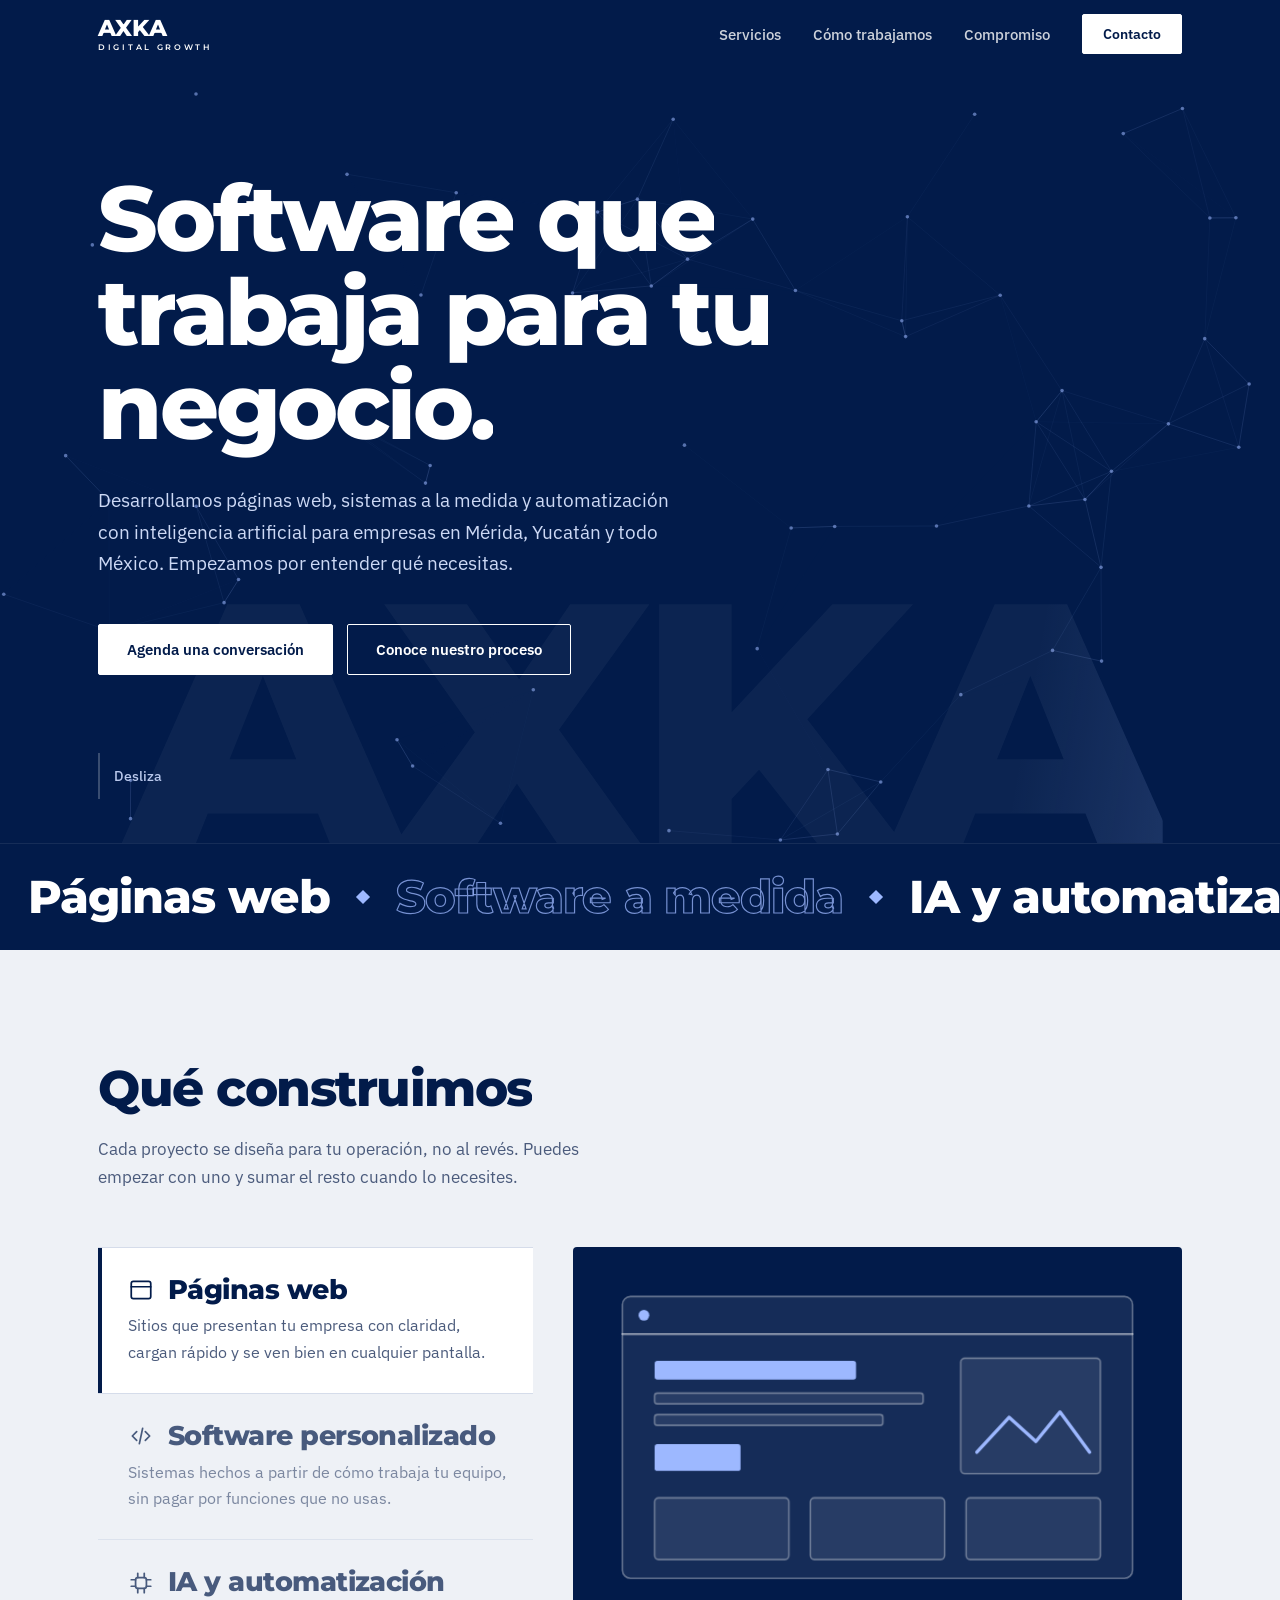
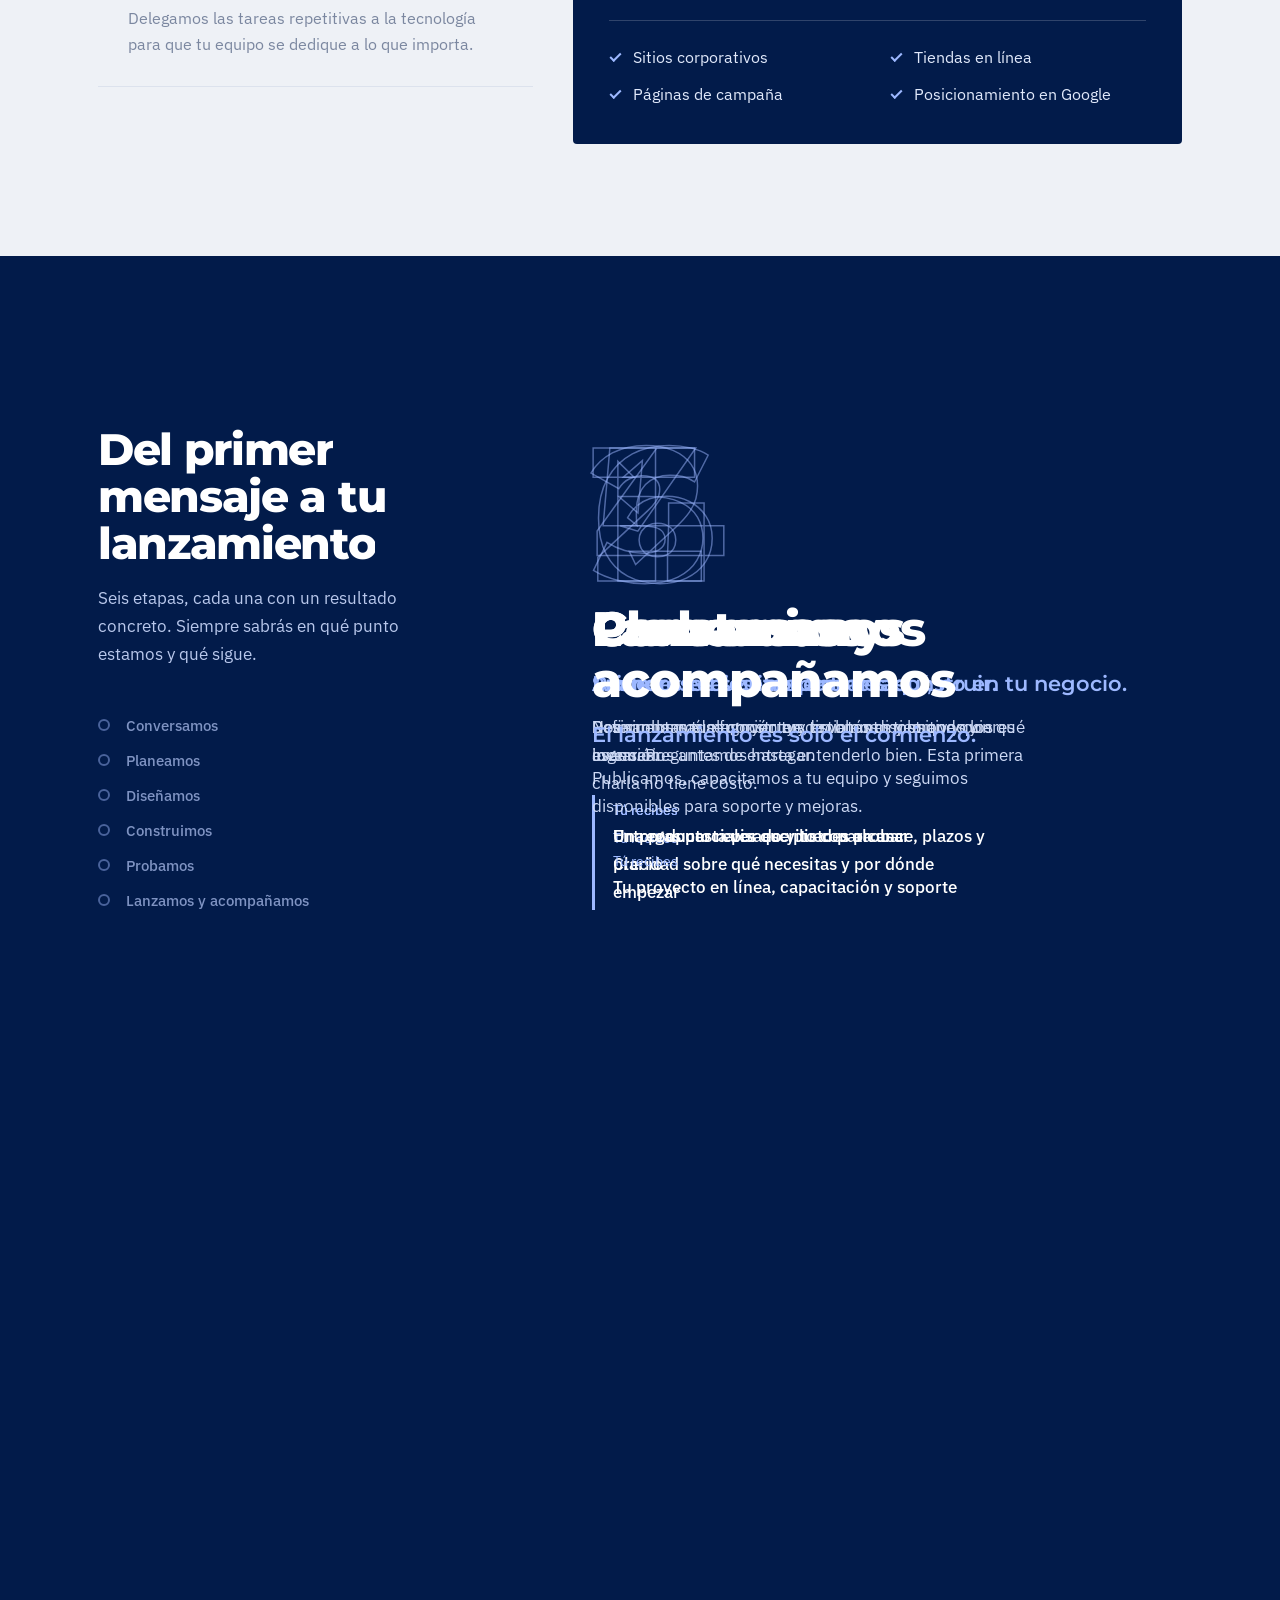
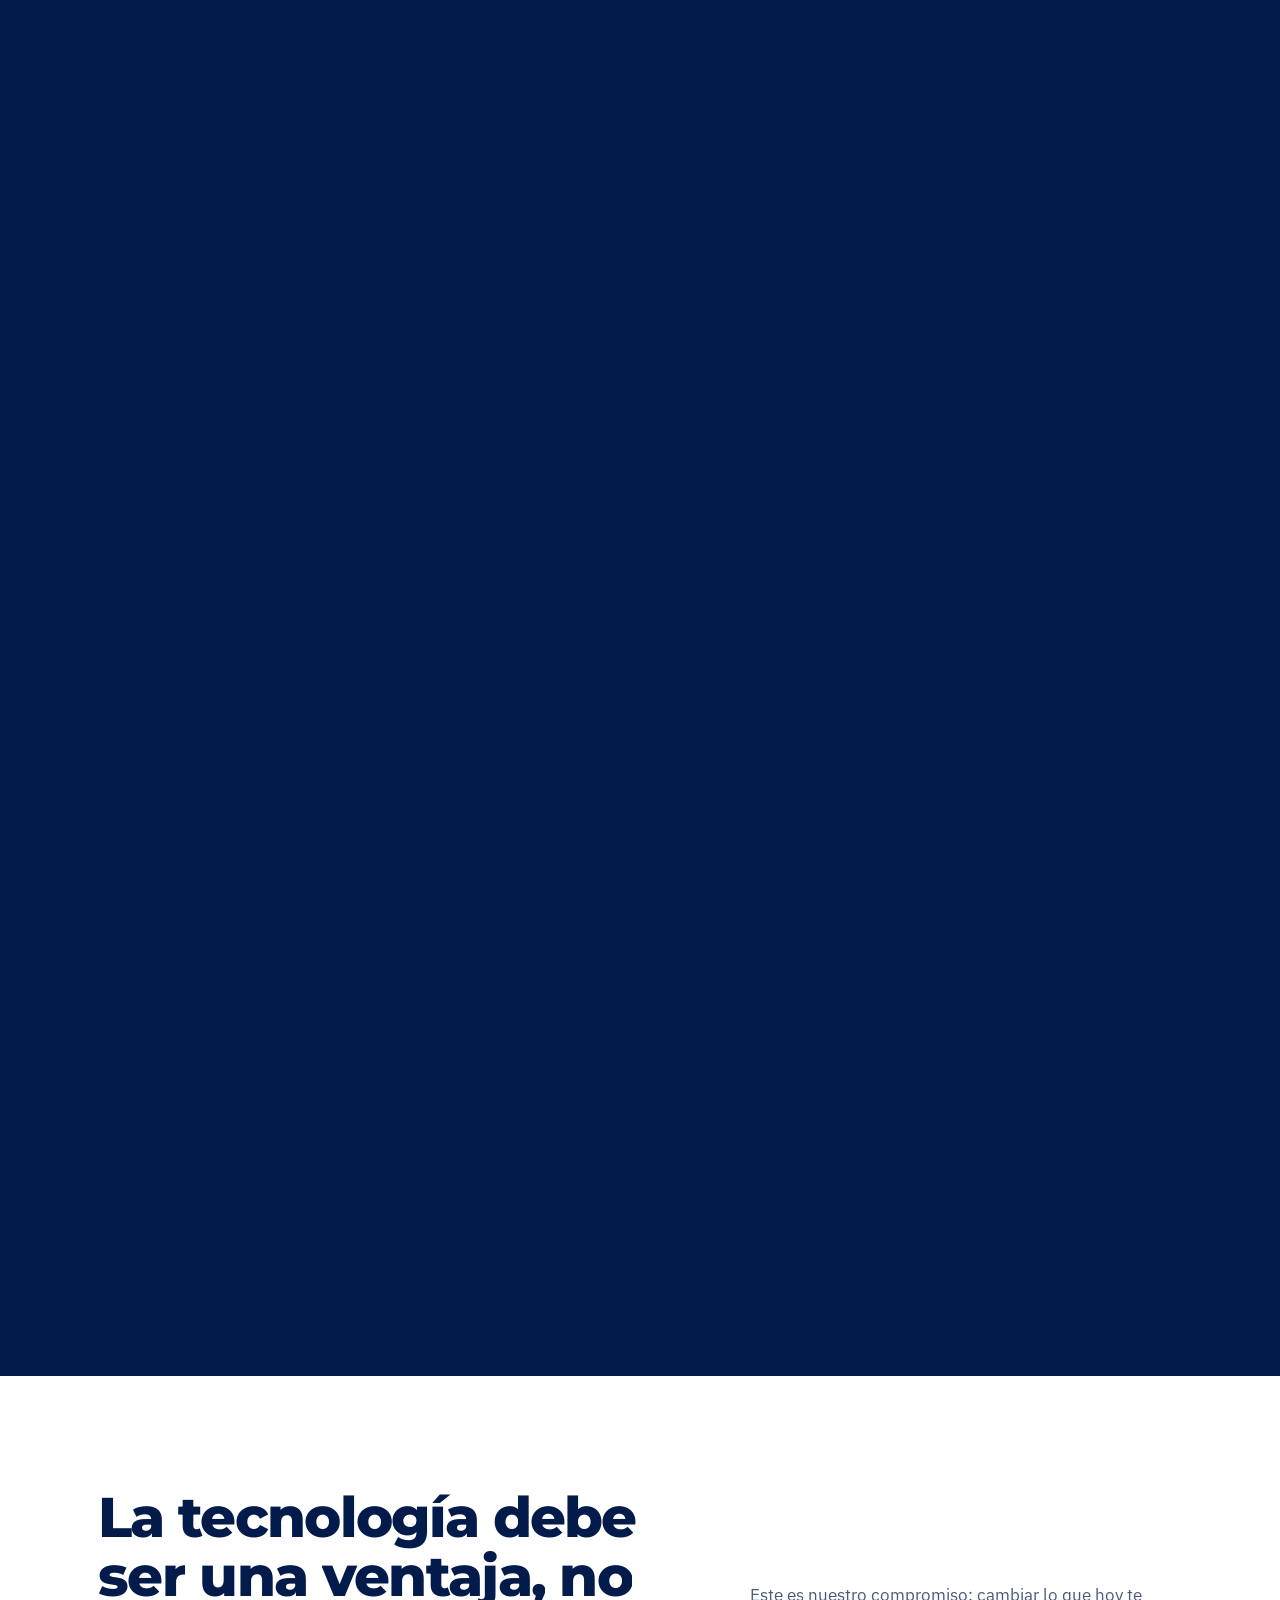
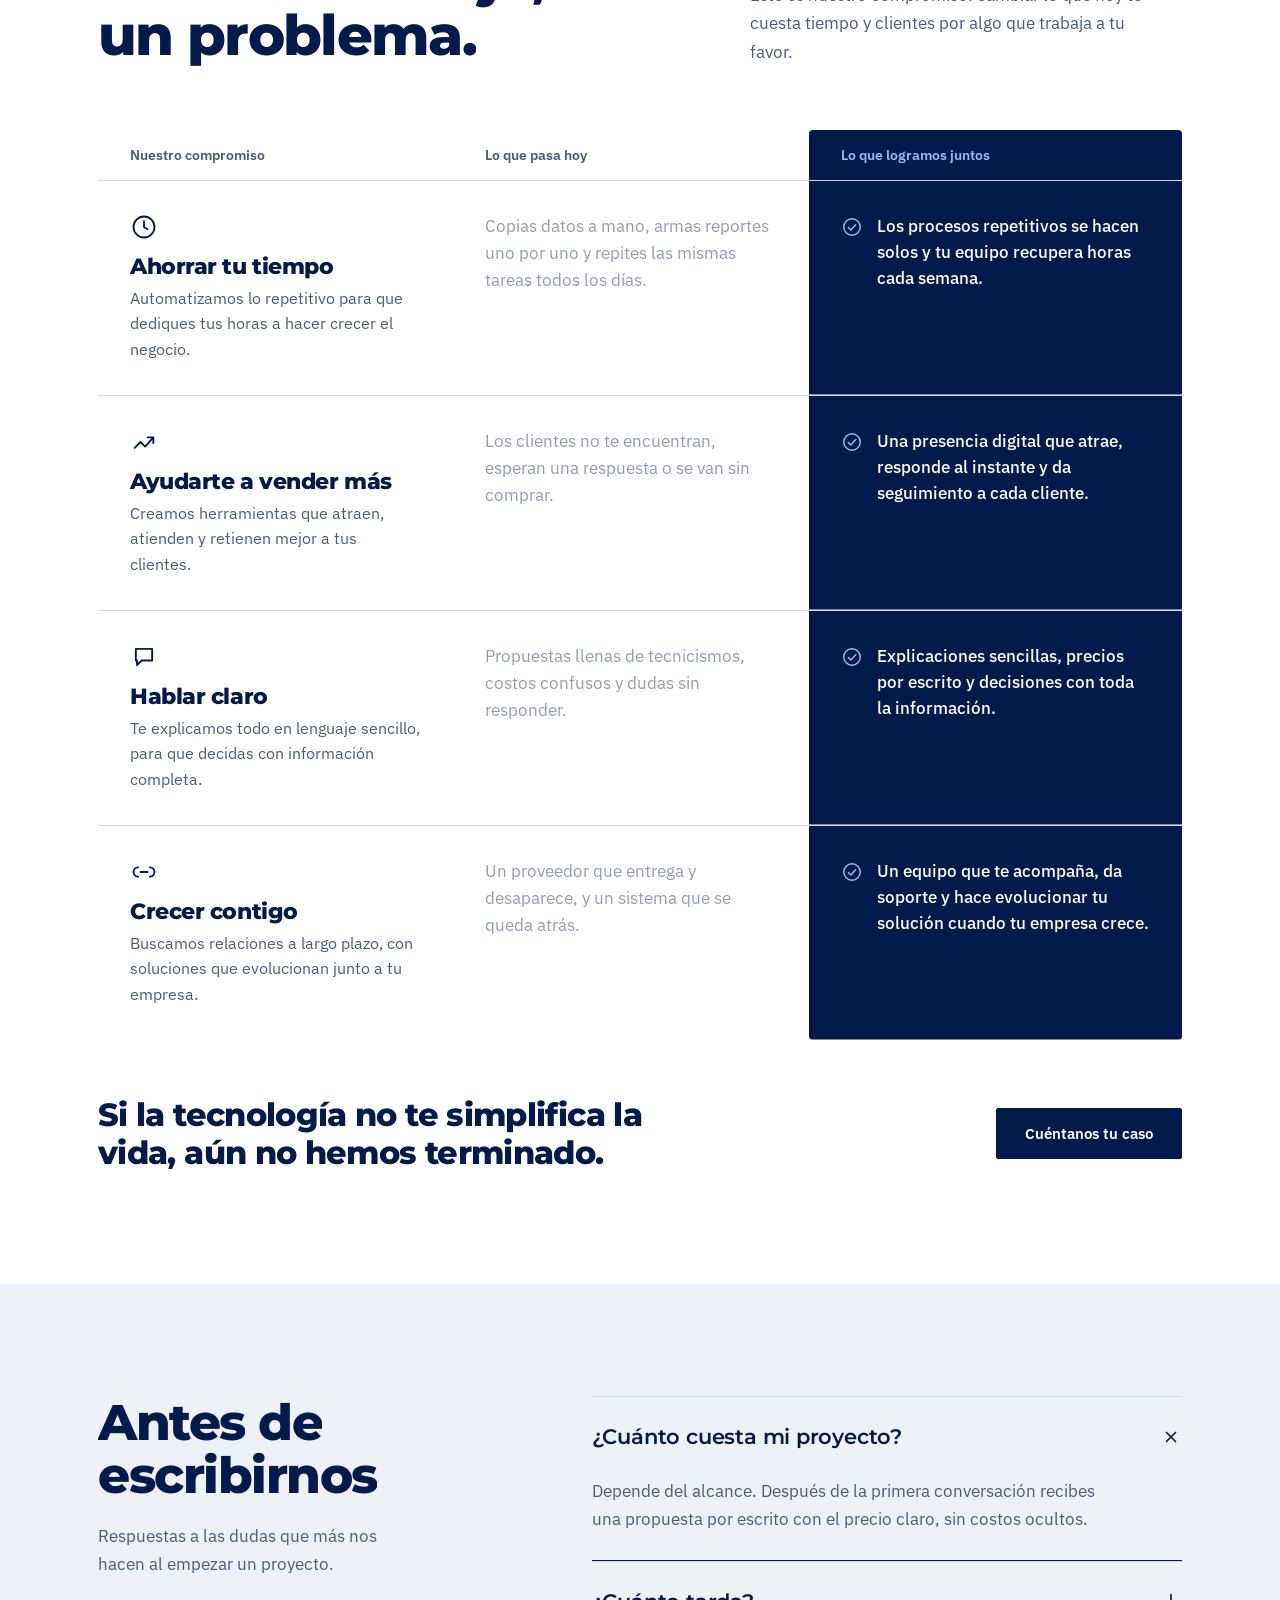
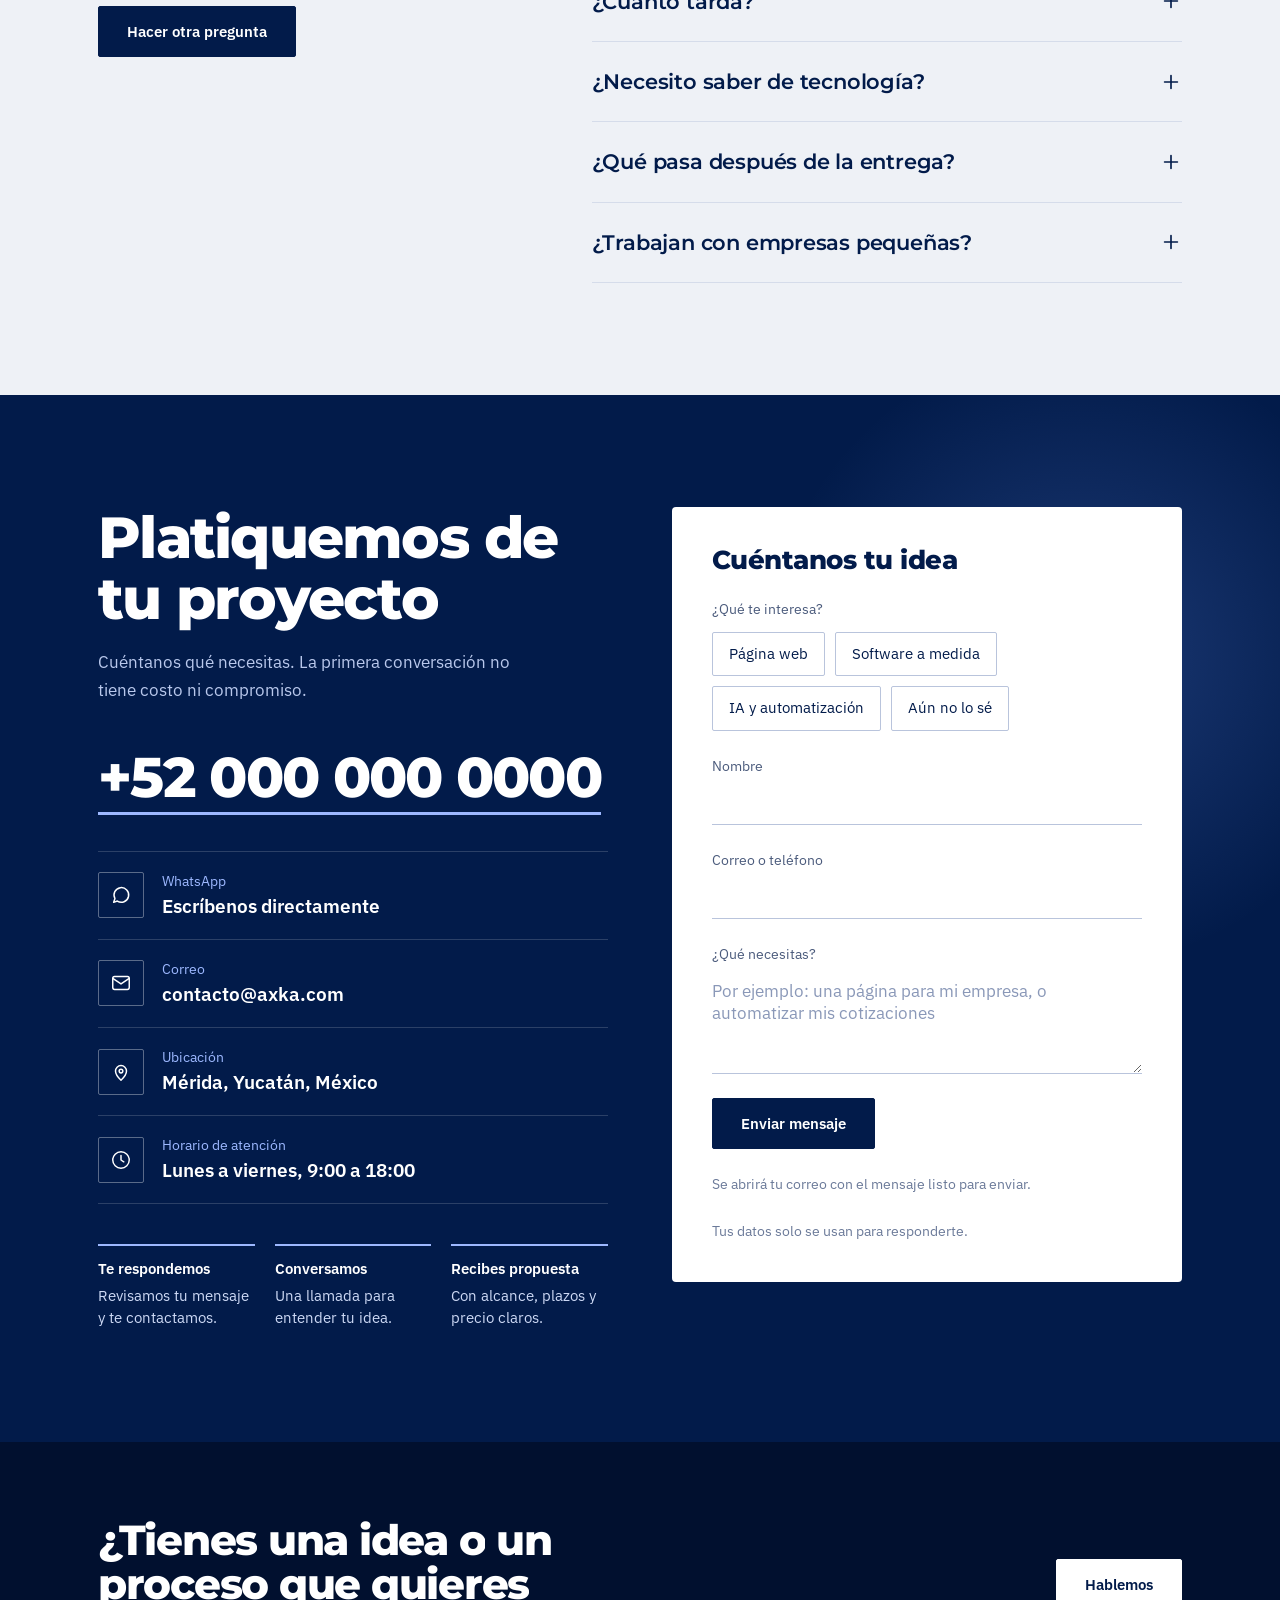
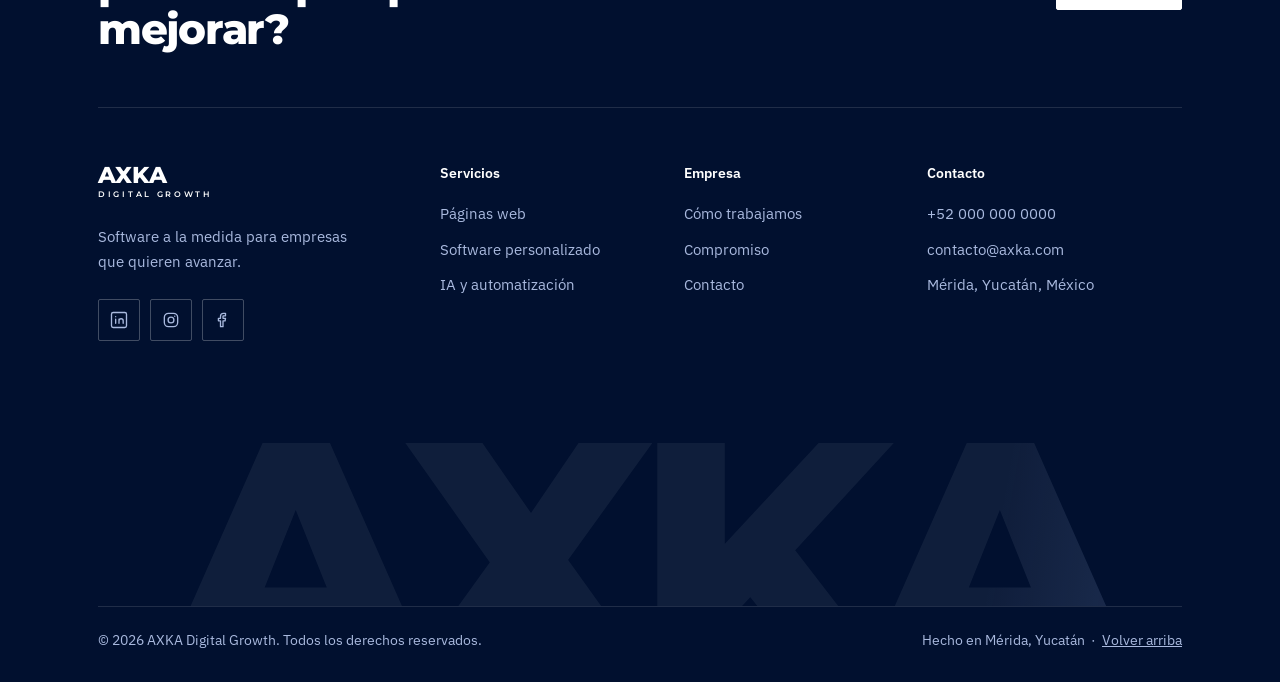
==== index.html @ c490b586 "Add initial SEO and PWA support with robots.txt, site.webmanifest, and sitemap.xml - Created robots." ====
<!DOCTYPE html>
<html lang="es-MX">
<head>
  <meta charset="utf-8">
  <meta name="viewport" content="width=device-width, initial-scale=1, viewport-fit=cover">

  <!-- ================= SEO =================
       Dominio: https://axka.com  (si cambia, reemplázalo en este archivo,
       robots.txt, sitemap.xml y site.webmanifest) -->
  <title>Páginas web, software a medida e IA en Mérida | AXKA</title>
  <meta name="description" content="Agencia de desarrollo en Mérida, Yucatán: páginas web, software a medida y automatización con inteligencia artificial para empresas. Primera asesoría sin costo.">
  <link rel="canonical" href="https://axka.com/">
  <meta name="robots" content="index, follow, max-image-preview:large, max-snippet:-1, max-video-preview:-1">
  <meta name="author" content="AXKA Digital Growth">
  <meta name="theme-color" content="#021b4a">
  <link rel="alternate" hreflang="es-MX" href="https://axka.com/">
  <link rel="alternate" hreflang="x-default" href="https://axka.com/">

  <!-- SEO local -->
  <meta name="geo.region" content="MX-YUC">
  <meta name="geo.placename" content="Mérida, Yucatán">
  <meta name="geo.position" content="20.9674;-89.5926">
  <meta name="ICBM" content="20.9674, -89.5926">

  <!-- Activa el loader antes de pintar (se omite con "reducir movimiento") -->
  <script>
    (function () {
      // true = la pantalla de carga se ve solo la primera vez en cada visita
      var ONCE_PER_SESSION = false;

      if (matchMedia("(prefers-reduced-motion: reduce)").matches) return;
      if (ONCE_PER_SESSION) {
        try {
          if (sessionStorage.getItem("axka-intro")) return;
          sessionStorage.setItem("axka-intro", "1");
        } catch (e) {}
      }

      var root = document.documentElement;
      root.classList.add("has-loader", "is-loading");
      // Seguridad: si el JS del loader fallara, la página no se queda bloqueada
      setTimeout(function () {
        root.classList.remove("has-loader", "is-loading");
      }, 15000);
    })();
  </script>

  <!-- Open Graph (vista previa en WhatsApp, Facebook, LinkedIn…) -->
  <meta property="og:type" content="website">
  <meta property="og:site_name" content="AXKA Digital Growth">
  <meta property="og:url" content="https://axka.com/">
  <meta property="og:title" content="Páginas web, software a medida e IA en Mérida | AXKA">
  <meta property="og:description" content="Desarrollamos páginas web, software a medida y automatización con IA para empresas. Primera asesoría sin costo.">
  <meta property="og:image" content="https://axka.com/assets/img/og-image.png">
  <meta property="og:image:width" content="1200">
  <meta property="og:image:height" content="630">
  <meta property="og:image:alt" content="AXKA Digital Growth — Software que trabaja para tu negocio">
  <meta property="og:locale" content="es_MX">

  <!-- Twitter / X -->
  <meta name="twitter:card" content="summary_large_image">
  <meta name="twitter:title" content="Páginas web, software a medida e IA en Mérida | AXKA">
  <meta name="twitter:description" content="Desarrollamos páginas web, software a medida y automatización con IA para empresas. Primera asesoría sin costo.">
  <meta name="twitter:image" content="https://axka.com/assets/img/og-image.png">
  <meta name="twitter:image:alt" content="AXKA Digital Growth — Software que trabaja para tu negocio">

  <!-- Íconos y manifiesto -->
  <link rel="icon" href="assets/img/favicon.svg" type="image/svg+xml">
  <link rel="icon" href="assets/img/favicon-32.png" sizes="32x32" type="image/png">
  <link rel="apple-touch-icon" href="assets/img/apple-touch-icon.png">
  <link rel="manifest" href="site.webmanifest">

  <!-- Datos estructurados (Google entiende quién eres, dónde estás y qué ofreces) -->
  <script type="application/ld+json">
  {
    "@context": "https://schema.org",
    "@graph": [
      {
        "@type": ["ProfessionalService", "LocalBusiness"],
        "@id": "https://axka.com/#negocio",
        "name": "AXKA Digital Growth",
        "url": "https://axka.com/",
        "logo": "https://axka.com/assets/img/icon-512.png",
        "image": "https://axka.com/assets/img/og-image.png",
        "description": "Agencia de desarrollo en Mérida, Yucatán: páginas web, software a medida y automatización con inteligencia artificial para empresas.",
        "email": "contacto@axka.com",
        "priceRange": "$$",
        "address": {
          "@type": "PostalAddress",
          "addressLocality": "Mérida",
          "addressRegion": "Yucatán",
          "addressCountry": "MX"
        },
        "geo": {
          "@type": "GeoCoordinates",
          "latitude": 20.9674,
          "longitude": -89.5926
        },
        "areaServed": [
          { "@type": "City", "name": "Mérida" },
          { "@type": "State", "name": "Yucatán" },
          { "@type": "Country", "name": "México" }
        ],
        "openingHoursSpecification": [{
          "@type": "OpeningHoursSpecification",
          "dayOfWeek": ["Monday", "Tuesday", "Wednesday", "Thursday", "Friday"],
          "opens": "09:00",
          "closes": "18:00"
        }],
        "knowsLanguage": "es",
        "hasOfferCatalog": {
          "@type": "OfferCatalog",
          "name": "Servicios",
          "itemListElement": [
            {
              "@type": "Offer",
              "itemOffered": {
                "@type": "Service",
                "name": "Desarrollo de páginas web",
                "description": "Sitios corporativos, tiendas en línea, páginas de campaña y posicionamiento en Google."
              }
            },
            {
              "@type": "Offer",
              "itemOffered": {
                "@type": "Service",
                "name": "Software a medida",
                "description": "Plataformas de gestión, paneles de control, aplicaciones web y móviles, e integración con tus herramientas."
              }
            },
            {
              "@type": "Offer",
              "itemOffered": {
                "@type": "Service",
                "name": "Inteligencia artificial y automatización",
                "description": "Asistentes para clientes, reportes automáticos, flujos entre sistemas y análisis de datos."
              }
            }
          ]
        }
      },
      {
        "@type": "WebSite",
        "@id": "https://axka.com/#sitio",
        "url": "https://axka.com/",
        "name": "AXKA Digital Growth",
        "inLanguage": "es-MX",
        "publisher": { "@id": "https://axka.com/#negocio" }
      },
      {
        "@type": "WebPage",
        "@id": "https://axka.com/#pagina",
        "url": "https://axka.com/",
        "name": "Páginas web, software a medida e IA en Mérida | AXKA",
        "isPartOf": { "@id": "https://axka.com/#sitio" },
        "about": { "@id": "https://axka.com/#negocio" },
        "inLanguage": "es-MX"
      },
      {
        "@type": "FAQPage",
        "@id": "https://axka.com/#faq",
        "mainEntity": [
          {
            "@type": "Question",
            "name": "¿Cuánto cuesta mi proyecto?",
            "acceptedAnswer": { "@type": "Answer", "text": "Depende del alcance. Después de la primera conversación recibes una propuesta por escrito con el precio claro, sin costos ocultos." }
          },
          {
            "@type": "Question",
            "name": "¿Cuánto tarda?",
            "acceptedAnswer": { "@type": "Answer", "text": "Una página web puede estar lista en pocas semanas y un sistema a medida toma más tiempo. En la propuesta te damos fechas concretas para cada etapa." }
          },
          {
            "@type": "Question",
            "name": "¿Necesito saber de tecnología?",
            "acceptedAnswer": { "@type": "Answer", "text": "No. Tú nos cuentas qué necesitas con tus propias palabras. Nosotros nos encargamos de lo técnico y te explicamos todo de forma sencilla." }
          },
          {
            "@type": "Question",
            "name": "¿Qué pasa después de la entrega?",
            "acceptedAnswer": { "@type": "Answer", "text": "Capacitamos a tu equipo y seguimos disponibles para soporte y mejoras. No desaparecemos cuando termina el proyecto." }
          },
          {
            "@type": "Question",
            "name": "¿Trabajan con empresas pequeñas?",
            "acceptedAnswer": { "@type": "Answer", "text": "Sí. Cada proyecto se ajusta al tamaño y la operación de tu negocio, y puedes empezar por una parte e ir creciendo." }
          }
        ]
      }
    ]
  }
  </script>

  <!-- Fuentes -->
  <link rel="preconnect" href="https://fonts.googleapis.com">
  <link rel="preconnect" href="https://fonts.gstatic.com" crossorigin>
  <link href="https://fonts.googleapis.com/css2?family=IBM+Plex+Sans:wght@400;500;600&family=Montserrat:wght@500;600;800&display=swap" rel="stylesheet">

  <!-- Estilos -->
  <link rel="stylesheet" href="assets/css/base.css">
  <link rel="stylesheet" href="assets/css/layout.css">
  <link rel="stylesheet" href="assets/css/sections/hero.css">
  <link rel="stylesheet" href="assets/css/sections/services.css">
  <link rel="stylesheet" href="assets/css/sections/process.css">
  <link rel="stylesheet" href="assets/css/sections/commitment.css">
  <link rel="stylesheet" href="assets/css/sections/faq.css">
  <link rel="stylesheet" href="assets/css/sections/contact.css">
  <link rel="stylesheet" href="assets/css/reveal.css">
  <link rel="stylesheet" href="assets/css/effects.css">
  <link rel="stylesheet" href="assets/css/loader.css">

  <!-- Scripts (defer: se ejecutan cuando el HTML ya está listo) -->
  <script src="assets/js/loader.js" defer></script>
  <script src="assets/js/header.js" defer></script>
  <script src="assets/js/split-headings.js" defer></script>
  <script src="assets/js/pointer-effects.js" defer></script>
  <script src="assets/js/hero-network.js" defer></script>
  <script src="assets/js/services-tabs.js" defer></script>
  <script src="assets/js/process-scroll.js" defer></script>
  <script src="assets/js/commitment.js" defer></script>
  <script src="assets/js/faq.js" defer></script>
  <script src="assets/js/reveal.js" defer></script>
  <script src="assets/js/contact-form.js" defer></script>
</head>
<body>

  <!-- ================= LOADER =================
       Pantalla de carga: el logo se dibuja trazo a trazo y se rellena
       mientras la página carga; se va en cuanto está lista.
       Ver assets/js/loader.js. Contornos: Montserrat 800/600 (SIL OFL). -->
  <div class="loader" id="loader" role="status" aria-live="polite">
    <span class="loader-sr">Cargando AXKA Digital Growth…</span>
      <svg class="loader-logo" viewBox="-53.153 -1.2 106.307 28.424" aria-hidden="true">
        <g class="loader-logo-group">
          <!-- 1) Contornos que se dibujan -->
          <g class="loader-outline" fill="none" stroke-linecap="round" stroke-linejoin="round">
            <path id="axl-g0" class="loader-w" data-delay="0" stroke-width=".3" d="M-35.864 16.1H-31.215L-29.958 12.966H-23.135L-21.878 16.1H-17.151L-24.268 -0H-28.754ZM-24.479 9.612H-28.614L-26.546 4.456L-24.479 9.612Z"/><!-- A -->
            <path id="axl-g1" class="loader-w" data-delay="50" stroke-width=".3" d="M-17.281 16.1H-12.079L-8.8 11.116L-5.447 16.1H-0.222L-6.198 7.778L-0.589 -0H-5.503L-8.669 4.655L-11.9 -0H-17.032L-11.408 7.936Z"/><!-- X -->
            <path id="axl-g2" class="loader-w" data-delay="100" stroke-width=".3" d="M1.566 16.1H6.06V12.073L7.756 10.259L12.374 16.1H17.661L10.747 7.132L17.304 -0H12.299L6.06 6.703V-0H1.566Z"/><!-- K -->
            <path id="axl-g3" class="loader-w" data-delay="150" stroke-width=".3" d="M17.151 16.1H21.8L23.057 12.966H29.88L31.137 16.1H35.864L28.747 -0H24.261ZM28.536 9.612H24.401L26.469 4.456L28.536 9.612Z"/><!-- A -->
            <path id="axl-g4" class="loader-t" data-delay="60" stroke-width=".18" d="M-51.953 25.95H-49.66Q-48.808 25.95 -48.164 25.621Q-47.519 25.293 -47.157 24.704Q-46.795 24.115 -46.795 23.325Q-46.795 22.534 -47.157 21.945Q-47.519 21.357 -48.164 21.029Q-48.808 20.7 -49.66 20.7H-51.953ZM-50.98 25.125V21.525H-49.709Q-49.118 21.525 -48.687 21.749Q-48.255 21.973 -48.016 22.375Q-47.777 22.776 -47.777 23.325Q-47.777 23.866 -48.016 24.271Q-48.255 24.677 -48.687 24.901Q-49.118 25.125 -49.709 25.125Z"/><!-- D -->
            <path id="axl-g5" class="loader-t" data-delay="72" stroke-width=".18" d="M-43.058 25.95H-42.085V20.7H-43.058Z"/><!-- I -->
            <path id="axl-g6" class="loader-t" data-delay="83" stroke-width=".18" d="M-35.518 26.024Q-34.96 26.024 -34.416 25.855Q-33.873 25.686 -33.465 25.357V23.267H-34.382V24.898Q-34.543 24.992 -34.71 25.049Q-35.073 25.173 -35.465 25.173Q-35.88 25.173 -36.227 25.037Q-36.573 24.901 -36.829 24.65Q-37.086 24.399 -37.225 24.06Q-37.364 23.722 -37.364 23.325Q-37.364 22.92 -37.225 22.582Q-37.086 22.244 -36.829 21.996Q-36.573 21.748 -36.222 21.613Q-35.872 21.477 -35.455 21.477Q-35.031 21.477 -34.674 21.623Q-34.316 21.77 -34.01 22.081L-33.394 21.481Q-33.765 21.059 -34.301 20.842Q-34.837 20.626 -35.5 20.626Q-36.12 20.626 -36.637 20.824Q-37.155 21.023 -37.539 21.387Q-37.924 21.752 -38.135 22.244Q-38.346 22.737 -38.346 23.325Q-38.346 23.913 -38.135 24.406Q-37.924 24.898 -37.543 25.263Q-37.162 25.627 -36.646 25.826Q-36.129 26.024 -35.518 26.024Z"/><!-- G -->
            <path id="axl-g7" class="loader-t" data-delay="95" stroke-width=".18" d="M-29.476 25.95H-28.502V20.7H-29.476Z"/><!-- I -->
            <path id="axl-g8" class="loader-t" data-delay="107" stroke-width=".18" d="M-23.322 25.95H-22.348V21.524H-20.608V20.7H-25.062V21.524H-23.322Z"/><!-- T -->
            <path id="axl-g9" class="loader-t" data-delay="118" stroke-width=".18" d="M-17.915 25.95H-16.911L-16.39 24.735H-13.766L-13.245 25.95H-12.225L-14.591 20.7H-15.554ZM-14.094 23.969H-16.062L-15.078 21.674L-14.094 23.969Z"/><!-- A -->
            <path id="axl-g10" class="loader-t" data-delay="130" stroke-width=".18" d="M-8.851 25.95H-5.135V25.126H-7.877V20.7H-8.851Z"/><!-- L -->
            <path id="axl-g11" class="loader-t" data-delay="142" stroke-width=".18" d="M5.56 26.024Q6.118 26.024 6.661 25.855Q7.204 25.686 7.612 25.357V23.267H6.695V24.898Q6.535 24.992 6.367 25.049Q6.004 25.173 5.613 25.173Q5.197 25.173 4.851 25.037Q4.504 24.901 4.248 24.65Q3.992 24.399 3.853 24.06Q3.714 23.722 3.714 23.325Q3.714 22.92 3.853 22.582Q3.992 22.244 4.248 21.996Q4.504 21.748 4.855 21.613Q5.206 21.477 5.622 21.477Q6.046 21.477 6.404 21.623Q6.761 21.77 7.067 22.081L7.684 21.481Q7.313 21.059 6.776 20.842Q6.24 20.626 5.578 20.626Q4.958 20.626 4.44 20.824Q3.923 21.023 3.538 21.387Q3.154 21.752 2.943 22.244Q2.732 22.737 2.732 23.325Q2.732 23.913 2.943 24.406Q3.154 24.898 3.535 25.263Q3.915 25.627 4.432 25.826Q4.949 26.024 5.56 26.024Z"/><!-- G -->
            <path id="axl-g12" class="loader-t" data-delay="153" stroke-width=".18" d="M11.602 25.95H12.575V24.421H13.757Q13.862 24.421 13.962 24.416L15.032 25.95H16.086L14.878 24.23Q14.916 24.215 14.953 24.198Q15.453 23.976 15.723 23.56Q15.993 23.144 15.993 22.569Q15.993 21.693 15.395 21.197Q14.798 20.7 13.747 20.7H11.602ZM12.575 23.615V21.523H13.716Q14.358 21.523 14.685 21.796Q15.011 22.068 15.011 22.569Q15.011 23.063 14.685 23.339Q14.358 23.615 13.716 23.615H12.575Z"/><!-- R -->
            <path id="axl-g13" class="loader-t" data-delay="165" stroke-width=".18" d="M22.238 26.024Q22.849 26.024 23.363 25.824Q23.878 25.623 24.258 25.26Q24.639 24.896 24.85 24.404Q25.062 23.911 25.062 23.325Q25.062 22.739 24.85 22.247Q24.639 21.754 24.258 21.39Q23.878 21.027 23.363 20.826Q22.849 20.626 22.236 20.626Q21.625 20.626 21.108 20.827Q20.591 21.029 20.209 21.395Q19.827 21.761 19.616 22.251Q19.404 22.741 19.404 23.325Q19.404 23.908 19.616 24.399Q19.827 24.89 20.208 25.255Q20.59 25.619 21.109 25.822Q21.628 26.024 22.238 26.024ZM22.236 25.173Q21.839 25.173 21.501 25.037Q21.163 24.902 20.913 24.65Q20.663 24.398 20.525 24.061Q20.386 23.724 20.386 23.323Q20.386 22.922 20.525 22.587Q20.664 22.252 20.914 22.001Q21.165 21.751 21.502 21.614Q21.839 21.477 22.236 21.477Q22.634 21.477 22.97 21.614Q23.305 21.751 23.554 22.001Q23.803 22.25 23.942 22.585Q24.08 22.92 24.08 23.323Q24.08 23.727 23.941 24.064Q23.802 24.401 23.553 24.65Q23.304 24.9 22.969 25.036Q22.634 25.173 22.236 25.173Z"/><!-- O -->
            <path id="axl-g14" class="loader-t" data-delay="177" stroke-width=".18" d="M30.035 25.95H31.077L32.394 22.074L33.692 25.95H34.728L36.467 20.7H35.538L34.195 24.715L32.871 20.7H31.969L30.609 24.692L29.303 20.7H28.297Z"/><!-- W -->
            <path id="axl-g15" class="loader-t" data-delay="188" stroke-width=".18" d="M41.141 25.95H42.114V21.524H43.854V20.7H39.401V21.524H41.141Z"/><!-- T -->
            <path id="axl-g16" class="loader-t" data-delay="200" stroke-width=".18" d="M50.98 25.95H51.953V20.7H50.98V22.867H48.268V20.7H47.294V25.95H48.268V23.702H50.98Z"/><!-- H -->
          </g>
          <!-- 2) Relleno (mismos contornos) -->
          <g class="loader-fill" opacity="0">
            <use href="#axl-g0" class="loader-word"/>
            <use href="#axl-g1" class="loader-word"/>
            <use href="#axl-g2" class="loader-word"/>
            <use href="#axl-g3" class="loader-word"/>
            <use href="#axl-g4" class="loader-tagline"/>
            <use href="#axl-g5" class="loader-tagline"/>
            <use href="#axl-g6" class="loader-tagline"/>
            <use href="#axl-g7" class="loader-tagline"/>
            <use href="#axl-g8" class="loader-tagline"/>
            <use href="#axl-g9" class="loader-tagline"/>
            <use href="#axl-g10" class="loader-tagline"/>
            <use href="#axl-g11" class="loader-tagline"/>
            <use href="#axl-g12" class="loader-tagline"/>
            <use href="#axl-g13" class="loader-tagline"/>
            <use href="#axl-g14" class="loader-tagline"/>
            <use href="#axl-g15" class="loader-tagline"/>
            <use href="#axl-g16" class="loader-tagline"/>
          </g>
        </g>
      </svg>
  </div>

  <!-- ================= HEADER ================= -->
  <header>
    <div class="wrap bar">
      <a class="logo" href="#inicio" aria-label="AXKA Digital Growth, inicio">AXKA<small>DIGITAL GROWTH</small></a>
      <nav aria-label="Principal">
        <a href="#servicios">Servicios</a>
        <a href="#proceso">Cómo trabajamos</a>
        <a href="#compromiso">Compromiso</a>
        <a class="btn light" href="#contacto">Contacto</a>
      </nav>
    </div>
    <div class="progress" aria-hidden="true"></div>
  </header>

  <main>

    <!-- ================= HERO ================= -->
    <section class="hero" id="inicio">
      <canvas id="hero-network" aria-hidden="true"></canvas>
      <a class="cue" href="#servicios" aria-label="Bajar a servicios"><i></i>Desliza</a>

      <div class="wrap">
        <h1>
          <span class="w"><span style="--i:0">Software</span></span>
          <span class="w"><span style="--i:1">que</span></span>
          <span class="w"><span style="--i:2">trabaja</span></span>
          <span class="w"><span style="--i:3">para</span></span>
          <span class="w"><span style="--i:4">tu</span></span>
          <span class="w"><span style="--i:5">negocio.</span></span>
        </h1>
        <p>Desarrollamos páginas web, sistemas a la medida y automatización con inteligencia artificial para empresas en Mérida, Yucatán y todo México. Empezamos por entender qué necesitas.</p>
        <div class="cta">
          <a class="btn light" href="#contacto">Agenda una conversación</a>
          <a class="btn line" href="#proceso">Conoce nuestro proceso</a>
        </div>
      </div>
    </section>

    <!-- ================= FRANJA DE SERVICIOS =================
         Decorativa: el contenido va duplicado para que el bucle no tenga cortes -->
    <div class="band" aria-hidden="true">
      <div class="band-track">
        <div class="band-group">
          <span>Páginas web</span><i></i>
          <span>Software a medida</span><i></i>
          <span>IA y automatización</span><i></i>
          <span>Tiendas en línea</span><i></i>
          <span>Paneles de control</span><i></i>
          <span>Asistentes para clientes</span><i></i>
        </div>
        <div class="band-group">
          <span>Páginas web</span><i></i>
          <span>Software a medida</span><i></i>
          <span>IA y automatización</span><i></i>
          <span>Tiendas en línea</span><i></i>
          <span>Paneles de control</span><i></i>
          <span>Asistentes para clientes</span><i></i>
        </div>
      </div>
    </div>

    <!-- ================= SERVICIOS ================= -->
    <section class="soft" id="servicios">
      <div class="wrap">
        <div class="head">
          <h2>Qué construimos</h2>
          <p class="muted">Cada proyecto se diseña para tu operación, no al revés. Puedes empezar con uno y sumar el resto cuando lo necesites.</p>
        </div>

        <div class="svc" id="svc">
          <!-- Pestañas -->
          <div class="tabs" role="tablist">
            <button type="button" class="tab" role="tab" id="tab-web" aria-controls="panel-web">
              <h3>
                <svg viewBox="0 0 24 24" aria-hidden="true"><rect x="3" y="4" width="18" height="16" rx="2"/><path d="M3 9h18"/></svg>
                Páginas web
              </h3>
              <p>Sitios que presentan tu empresa con claridad, cargan rápido y se ven bien en cualquier pantalla.</p>
            </button>
            <button type="button" class="tab" role="tab" id="tab-software" aria-controls="panel-software">
              <h3>
                <svg viewBox="0 0 24 24" aria-hidden="true"><path d="M8 8l-4 4 4 4M16 8l4 4-4 4M13.5 5l-3 14"/></svg>
                Software personalizado
              </h3>
              <p>Sistemas hechos a partir de cómo trabaja tu equipo, sin pagar por funciones que no usas.</p>
            </button>
            <button type="button" class="tab" role="tab" id="tab-ia" aria-controls="panel-ia">
              <h3>
                <svg viewBox="0 0 24 24" aria-hidden="true"><rect x="7" y="7" width="10" height="10" rx="2"/><path d="M9 3v4M15 3v4M9 17v4M15 17v4M3 9h4M3 15h4M17 9h4M17 15h4"/></svg>
                IA y automatización
              </h3>
              <p>Delegamos las tareas repetitivas a la tecnología para que tu equipo se dedique a lo que importa.</p>
            </button>
          </div>

          <!-- Paneles -->
          <div class="sp">
            <!-- Panel: Páginas web -->
            <div class="pn" role="tabpanel" id="panel-web" aria-labelledby="tab-web">
              <svg viewBox="0 0 400 230" aria-hidden="true">
                <rect class="f" x="10" y="10" width="380" height="210" rx="6" style="--i:0"/>
                <path class="l" d="M10 38h380" style="--i:1"/>
                <circle class="a" cx="26" cy="24" r="4" style="--i:1"/>
                <rect class="a" x="34" y="58" width="150" height="14" rx="2" style="--i:2"/>
                <rect class="f" x="34" y="82" width="200" height="8" rx="2" style="--i:3"/>
                <rect class="f" x="34" y="98" width="170" height="8" rx="2" style="--i:3"/>
                <rect class="a" x="34" y="120" width="64" height="20" rx="2" style="--i:4"/>
                <rect class="f" x="262" y="56" width="104" height="86" rx="3" style="--i:3"/>
                <path class="s" d="M274 126l24-26 20 18 18-22 22 30" style="--i:4"/>
                <rect class="f" x="34" y="160" width="100" height="46" rx="3" style="--i:5"/>
                <rect class="f" x="150" y="160" width="100" height="46" rx="3" style="--i:6"/>
                <rect class="f" x="266" y="160" width="100" height="46" rx="3" style="--i:7"/>
              </svg>
              <ul>
                <li>Sitios corporativos</li>
                <li>Tiendas en línea</li>
                <li>Páginas de campaña</li>
                <li>Posicionamiento en Google</li>
              </ul>
            </div>

            <!-- Panel: Software personalizado -->
            <div class="pn" role="tabpanel" id="panel-software" aria-labelledby="tab-software">
              <svg viewBox="0 0 400 230" aria-hidden="true">
                <rect class="f" x="10" y="10" width="70" height="210" rx="6" style="--i:0"/>
                <path class="l" d="M24 40h42M24 62h42M24 84h28" style="--i:1"/>
                <rect class="f" x="94" y="22" width="92" height="48" rx="4" style="--i:1"/>
                <rect class="f" x="198" y="22" width="92" height="48" rx="4" style="--i:2"/>
                <rect class="f" x="302" y="22" width="88" height="48" rx="4" style="--i:3"/>
                <rect class="f" x="94" y="82" width="296" height="138" rx="4" style="--i:3"/>
                <rect class="a" x="120" y="168" width="24" height="40" style="--i:4"/>
                <rect class="a" x="160" y="146" width="24" height="62" style="--i:5"/>
                <rect class="a" x="200" y="158" width="24" height="50" style="--i:6"/>
                <rect class="a" x="240" y="124" width="24" height="84" style="--i:7"/>
                <path class="s" d="M290 170l30-26 22 8 30-40" style="--i:8"/>
              </svg>
              <ul>
                <li>Plataformas de gestión</li>
                <li>Paneles de control</li>
                <li>Aplicaciones web y móviles</li>
                <li>Integración con tus herramientas</li>
              </ul>
            </div>

            <!-- Panel: IA y automatización -->
            <div class="pn" role="tabpanel" id="panel-ia" aria-labelledby="tab-ia">
              <svg viewBox="0 0 400 230" aria-hidden="true">
                <rect class="f" x="10" y="10" width="220" height="48" rx="10" style="--i:0"/>
                <path class="l" d="M28 28h150M28 42h100" style="--i:1"/>
                <rect class="a" x="170" y="70" width="220" height="48" rx="10" style="--i:2"/>
                <path class="nv" d="M188 88h150M188 102h90" style="--i:3"/>
                <circle class="f" cx="48" cy="178" r="22" style="--i:4"/>
                <path class="s" d="M70 178h56" style="--i:5"/>
                <circle class="f" cx="148" cy="178" r="22" style="--i:5"/>
                <path class="s" d="M170 178h56" style="--i:6"/>
                <circle class="a" cx="248" cy="178" r="22" style="--i:6"/>
                <path class="s" d="M270 178h56" style="--i:7"/>
                <rect class="f" x="330" y="156" width="56" height="44" rx="4" style="--i:8"/>
              </svg>
              <ul>
                <li>Asistentes para clientes</li>
                <li>Reportes automáticos</li>
                <li>Flujos entre sistemas</li>
                <li>Análisis de datos</li>
              </ul>
            </div>
          </div>
        </div>
      </div>
    </section>

    <!-- ================= PROCESO ================= -->
    <section class="proc" id="proceso">
      <div class="track" id="track">
        <div class="stage">
          <div class="wrap pgrid">
            <div class="pl">
              <h2>Del primer mensaje a tu lanzamiento</h2>
              <p>Seis etapas, cada una con un resultado concreto. Siempre sabrás en qué punto estamos y qué sigue.</p>
              <div class="rail" aria-label="Etapas">
                <button type="button"><i></i><span>Conversamos</span></button>
                <button type="button"><i></i><span>Planeamos</span></button>
                <button type="button"><i></i><span>Diseñamos</span></button>
                <button type="button"><i></i><span>Construimos</span></button>
                <button type="button"><i></i><span>Probamos</span></button>
                <button type="button"><i></i><span>Lanzamos y acompañamos</span></button>
              </div>
            </div>

            <div class="pr">
              <article class="ph">
                <div class="big">1</div>
                <h3>Conversamos</h3>
                <div class="q">Primero escuchar. Después construir.</div>
                <p>Nos cuentas tu negocio, tus problemas y lo que quieres lograr. Preguntamos hasta entenderlo bien. Esta primera charla no tiene costo.</p>
                <div class="r"><span>Tú recibes</span>Claridad sobre qué necesitas y por dónde empezar</div>
              </article>
              <article class="ph">
                <div class="big">2</div>
                <h3>Planeamos</h3>
                <div class="q">Sin letras chiquitas.</div>
                <p>Definimos qué se construye, en cuánto tiempo y con qué inversión.</p>
                <div class="r"><span>Tú recibes</span>Una propuesta por escrito con alcance, plazos y precio</div>
              </article>
              <article class="ph">
                <div class="big">3</div>
                <h3>Diseñamos</h3>
                <div class="q">Lo ves antes de que exista.</div>
                <p>Antes de programar te mostramos cómo se verá y funcionará, para ajustar a tiempo.</p>
                <div class="r"><span>Tú recibes</span>Un prototipo que puedes ver y comentar</div>
              </article>
              <article class="ph">
                <div class="big">4</div>
                <h3>Construimos</h3>
                <div class="q">Avances reales, no promesas.</div>
                <p>Desarrollamos el proyecto y te vamos mostrando los avances.</p>
                <div class="r"><span>Tú recibes</span>Entregas parciales que puedes probar</div>
              </article>
              <article class="ph">
                <div class="big">5</div>
                <h3>Probamos</h3>
                <div class="q">Los errores se encuentran aquí, no en tu negocio.</div>
                <p>Revisamos cada función en distintos dispositivos y escenarios antes de entregar.</p>
                <div class="r"><span>Tú recibes</span>Un producto revisado y listo para usar</div>
              </article>
              <article class="ph">
                <div class="big">6</div>
                <h3>Lanzamos y acompañamos</h3>
                <div class="q">El lanzamiento es solo el comienzo.</div>
                <p>Publicamos, capacitamos a tu equipo y seguimos disponibles para soporte y mejoras.</p>
                <div class="r"><span>Tú recibes</span>Tu proyecto en línea, capacitación y soporte</div>
              </article>
            </div>
          </div>
        </div>
      </div>
    </section>

    <!-- ================= COMPROMISO ================= -->
    <section class="com" id="compromiso">
      <div class="wrap">
        <div class="top">
          <h2>La tecnología debe ser una ventaja, no un problema.</h2>
          <p class="muted">Este es nuestro compromiso: cambiar lo que hoy te cuesta tiempo y clientes por algo que trabaja a tu favor.</p>
        </div>

        <div class="cmp" id="cmp">
          <div class="cr hd">
            <div>Nuestro compromiso</div>
            <div>Lo que pasa hoy</div>
            <div>Lo que logramos juntos</div>
          </div>

          <div class="cr">
            <div class="c1">
              <svg viewBox="0 0 24 24" aria-hidden="true"><circle cx="12" cy="12" r="9"/><path d="M12 7v5l3 2"/></svg>
              <h3>Ahorrar tu tiempo</h3>
              <p>Automatizamos lo repetitivo para que dediques tus horas a hacer crecer el negocio.</p>
            </div>
            <div class="pain">Copias datos a mano, armas reportes uno por uno y repites las mismas tareas todos los días.</div>
            <div class="gain">
              <svg viewBox="0 0 24 24" aria-hidden="true"><circle cx="12" cy="12" r="9"/><path d="M8 12.5l2.7 2.7L16 9.5"/></svg>
              <span>Los procesos repetitivos se hacen solos y tu equipo recupera horas cada semana.</span>
            </div>
          </div>

          <div class="cr">
            <div class="c1">
              <svg viewBox="0 0 24 24" aria-hidden="true"><path d="M4 17l5-5 4 4 7-8M15 8h5v5"/></svg>
              <h3>Ayudarte a vender más</h3>
              <p>Creamos herramientas que atraen, atienden y retienen mejor a tus clientes.</p>
            </div>
            <div class="pain">Los clientes no te encuentran, esperan una respuesta o se van sin comprar.</div>
            <div class="gain">
              <svg viewBox="0 0 24 24" aria-hidden="true"><circle cx="12" cy="12" r="9"/><path d="M8 12.5l2.7 2.7L16 9.5"/></svg>
              <span>Una presencia digital que atrae, responde al instante y da seguimiento a cada cliente.</span>
            </div>
          </div>

          <div class="cr">
            <div class="c1">
              <svg viewBox="0 0 24 24" aria-hidden="true"><path d="M5 5h14v10H10l-4 4v-4H5z"/></svg>
              <h3>Hablar claro</h3>
              <p>Te explicamos todo en lenguaje sencillo, para que decidas con información completa.</p>
            </div>
            <div class="pain">Propuestas llenas de tecnicismos, costos confusos y dudas sin responder.</div>
            <div class="gain">
              <svg viewBox="0 0 24 24" aria-hidden="true"><circle cx="12" cy="12" r="9"/><path d="M8 12.5l2.7 2.7L16 9.5"/></svg>
              <span>Explicaciones sencillas, precios por escrito y decisiones con toda la información.</span>
            </div>
          </div>

          <div class="cr">
            <div class="c1">
              <svg viewBox="0 0 24 24" aria-hidden="true"><path d="M9 12h6M7 8a4 4 0 000 8M17 8a4 4 0 010 8"/></svg>
              <h3>Crecer contigo</h3>
              <p>Buscamos relaciones a largo plazo, con soluciones que evolucionan junto a tu empresa.</p>
            </div>
            <div class="pain">Un proveedor que entrega y desaparece, y un sistema que se queda atrás.</div>
            <div class="gain">
              <svg viewBox="0 0 24 24" aria-hidden="true"><circle cx="12" cy="12" r="9"/><path d="M8 12.5l2.7 2.7L16 9.5"/></svg>
              <span>Un equipo que te acompaña, da soporte y hace evolucionar tu solución cuando tu empresa crece.</span>
            </div>
          </div>
        </div>

        <div class="cl">
          <p>Si la tecnología no te simplifica la vida, aún no hemos terminado.</p>
          <a class="btn navy" href="#contacto">Cuéntanos tu caso</a>
        </div>
      </div>
    </section>

    <!-- ================= FAQ ================= -->
    <section class="faq" id="faq">
      <div class="wrap fqg">
        <div class="side">
          <h2>Antes de escribirnos</h2>
          <p class="muted">Respuestas a las dudas que más nos hacen al empezar un proyecto.</p>
          <a class="btn navy" href="#contacto">Hacer otra pregunta</a>
        </div>

        <div>
          <details class="fq" open>
            <summary>¿Cuánto cuesta mi proyecto?<svg viewBox="0 0 24 24" aria-hidden="true"><path d="M12 5v14M5 12h14"/></svg></summary>
            <p>Depende del alcance. Después de la primera conversación recibes una propuesta por escrito con el precio claro, sin costos ocultos.</p>
          </details>
          <details class="fq">
            <summary>¿Cuánto tarda?<svg viewBox="0 0 24 24" aria-hidden="true"><path d="M12 5v14M5 12h14"/></svg></summary>
            <p>Una página web puede estar lista en pocas semanas y un sistema a medida toma más tiempo. En la propuesta te damos fechas concretas para cada etapa.</p>
          </details>
          <details class="fq">
            <summary>¿Necesito saber de tecnología?<svg viewBox="0 0 24 24" aria-hidden="true"><path d="M12 5v14M5 12h14"/></svg></summary>
            <p>No. Tú nos cuentas qué necesitas con tus propias palabras. Nosotros nos encargamos de lo técnico y te explicamos todo de forma sencilla.</p>
          </details>
          <details class="fq">
            <summary>¿Qué pasa después de la entrega?<svg viewBox="0 0 24 24" aria-hidden="true"><path d="M12 5v14M5 12h14"/></svg></summary>
            <p>Capacitamos a tu equipo y seguimos disponibles para soporte y mejoras. No desaparecemos cuando termina el proyecto.</p>
          </details>
          <details class="fq">
            <summary>¿Trabajan con empresas pequeñas?<svg viewBox="0 0 24 24" aria-hidden="true"><path d="M12 5v14M5 12h14"/></svg></summary>
            <p>Sí. Cada proyecto se ajusta al tamaño y la operación de tu negocio, y puedes empezar por una parte e ir creciendo.</p>
          </details>
        </div>
      </div>
    </section>

    <!-- ================= CONTACTO ================= -->
    <section class="contact" id="contacto">
      <div class="wrap cg">
        <div>
          <h2>Platiquemos de tu proyecto</h2>
          <p class="lead2">Cuéntanos qué necesitas. La primera conversación no tiene costo ni compromiso.</p>
          <a class="tel" href="tel:+520000000000">+52 000 000 0000</a>

          <div class="wl">
            <a class="way" href="https://wa.me/520000000000?text=Hola%2C%20quiero%20informaci%C3%B3n%20sobre%20sus%20servicios">
              <span class="wi"><svg viewBox="0 0 24 24" aria-hidden="true"><path d="M4 20l1.4-4.2A8 8 0 118 18.6z"/></svg></span>
              <span><small>WhatsApp</small><b>Escríbenos directamente</b></span>
            </a>
            <a class="way" href="mailto:contacto@axka.com">
              <span class="wi"><svg viewBox="0 0 24 24" aria-hidden="true"><rect x="3" y="5" width="18" height="14" rx="2"/><path d="M3 7l9 6 9-6"/></svg></span>
              <span><small>Correo</small><b>contacto@axka.com</b></span>
            </a>
            <div class="way">
              <span class="wi"><svg viewBox="0 0 24 24" aria-hidden="true"><path d="M12 21s-6-5.5-6-10a6 6 0 1112 0c0 4.5-6 10-6 10z"/><circle cx="12" cy="11" r="2"/></svg></span>
              <span><small>Ubicación</small><b>Mérida, Yucatán, México</b></span>
            </div>
            <div class="way">
              <span class="wi"><svg viewBox="0 0 24 24" aria-hidden="true"><circle cx="12" cy="12" r="9"/><path d="M12 7v5l3 2"/></svg></span>
              <span><small>Horario de atención</small><b>Lunes a viernes, 9:00 a 18:00</b></span>
            </div>
          </div>

          <div class="next">
            <div><strong>Te respondemos</strong>Revisamos tu mensaje y te contactamos.</div>
            <div><strong>Conversamos</strong>Una llamada para entender tu idea.</div>
            <div><strong>Recibes propuesta</strong>Con alcance, plazos y precio claros.</div>
          </div>
        </div>

        <form class="fcard" id="contact-form">
          <h3>Cuéntanos tu idea</h3>
          <fieldset class="chips">
            <legend>¿Qué te interesa?</legend>
            <label><input type="radio" name="interes" value="Página web"><span>Página web</span></label>
            <label><input type="radio" name="interes" value="Software a medida"><span>Software a medida</span></label>
            <label><input type="radio" name="interes" value="IA y automatización"><span>IA y automatización</span></label>
            <label><input type="radio" name="interes" value="Aún no lo sé"><span>Aún no lo sé</span></label>
          </fieldset>
          <label>Nombre<input name="nombre" required autocomplete="name"></label>
          <label>Correo o teléfono<input name="contacto" required autocomplete="email"></label>
          <label>¿Qué necesitas?<textarea name="mensaje" required placeholder="Por ejemplo: una página para mi empresa, o automatizar mis cotizaciones"></textarea></label>
          <button class="btn" type="submit">Enviar mensaje</button>
          <p class="note">Se abrirá tu correo con el mensaje listo para enviar.</p>
          <p class="note">Tus datos solo se usan para responderte.</p>
        </form>
      </div>
    </section>

  </main>

  <!-- ================= FOOTER ================= -->
  <footer class="ft">
    <div class="wrap">
      <div class="fcta">
        <h2>¿Tienes una idea o un proceso que quieres mejorar?</h2>
        <a class="btn light" href="#contacto">Hablemos</a>
      </div>

      <div class="fg">
        <div>
          <a class="logo" href="#inicio" aria-label="AXKA Digital Growth, inicio">AXKA<small>DIGITAL GROWTH</small></a>
          <p class="tg">Software a la medida para empresas que quieren avanzar.</p>
          <div class="soc">
            <a href="#" aria-label="LinkedIn"><svg viewBox="0 0 24 24" aria-hidden="true"><rect x="3" y="3" width="18" height="18" rx="2"/><path d="M8 11v5M8 8v.01M12 16v-5M12 13a2.5 2.5 0 015 0v3"/></svg></a>
            <a href="#" aria-label="Instagram"><svg viewBox="0 0 24 24" aria-hidden="true"><rect x="4" y="4" width="16" height="16" rx="5"/><circle cx="12" cy="12" r="3.5"/><path d="M16.5 7.5h.01"/></svg></a>
            <a href="#" aria-label="Facebook"><svg viewBox="0 0 24 24" aria-hidden="true"><path d="M15 4h-2.5A3.5 3.5 0 009 7.5V10H6.5v3H9v7h3v-7h2.5l.5-3H12V7.5c0-.3.2-.5.5-.5H15z"/></svg></a>
          </div>
        </div>
        <div>
          <h3>Servicios</h3>
          <ul>
            <li><a href="#servicios">Páginas web</a></li>
            <li><a href="#servicios">Software personalizado</a></li>
            <li><a href="#servicios">IA y automatización</a></li>
          </ul>
        </div>
        <div>
          <h3>Empresa</h3>
          <ul>
            <li><a href="#proceso">Cómo trabajamos</a></li>
            <li><a href="#compromiso">Compromiso</a></li>
            <li><a href="#contacto">Contacto</a></li>
          </ul>
        </div>
        <div>
          <h3>Contacto</h3>
          <ul>
            <li><a href="tel:+520000000000">+52 000 000 0000</a></li>
            <li><a href="mailto:contacto@axka.com">contacto@axka.com</a></li>
            <li>Mérida, Yucatán, México</li>
          </ul>
        </div>
      </div>
    </div>

    <div class="wm" aria-hidden="true"><span>AXKA</span></div>

    <div class="wrap">
      <div class="fb">
        <span>© 2026 AXKA Digital Growth. Todos los derechos reservados.</span>
        <span>Hecho en Mérida, Yucatán &nbsp;·&nbsp; <a href="#inicio">Volver arriba</a></span>
      </div>
    </div>
  </footer>

</body>
</html>
---- assets/css/base.css ----
/* =========================================================
   BASE — tokens, reset, tipografía, botones y utilidades
   ========================================================= */

/* ---------- Tokens ---------- */
:root {
  /* Marca */
  --navy: #021b4a;
  --navy2: #0a2a66;
  --sky: #9db8ff;

  /* Tema (claro) */
  --bg: #ffffff;
  --soft: #eef1f6;
  --ink: #021b4a;
  --muted: #4b5b7c;
  --line: #d5dcea;
  --ibg: #021b4a; /* fondo de íconos / acentos */

  /* Tipografía */
  --font-display: "Montserrat", system-ui, "Segoe UI", Arial, sans-serif;
  --font-body: "IBM Plex Sans", system-ui, "Segoe UI", Arial, sans-serif;

  /* Animación */
  --ease-out: cubic-bezier(.2, .8, .2, 1);
  --ease-rise: cubic-bezier(.2, .7, .2, 1);

  box-sizing: border-box;
  padding-top: env(safe-area-inset-top, 0px);
  padding-bottom: env(safe-area-inset-bottom, 0px);
  color-scheme: light;
}

/* Tema oscuro (automático, salvo que se fuerce el claro) */
@media (prefers-color-scheme: dark) {
  :root:not([data-theme="light"]) {
    --bg: #07102a;
    --soft: #0b1a3d;
    --ink: #eaf0ff;
    --muted: #9fb0d3;
    --line: #1d2f58;
    --ibg: #15367f;
    color-scheme: dark;
  }
}

/* Tema oscuro forzado */
:root[data-theme="dark"] {
  --bg: #07102a;
  --soft: #0b1a3d;
  --ink: #eaf0ff;
  --muted: #9fb0d3;
  --line: #1d2f58;
  --ibg: #15367f;
  color-scheme: dark;
}

/* ---------- Reset ---------- */
*,
*::before,
*::after { box-sizing: border-box; }

html {
  scroll-behavior: smooth;
  scroll-padding-top: calc(env(safe-area-inset-top, 0px) + 72px);
  background: var(--navy);
}

body {
  margin: 0;
  background: var(--bg);
  color: var(--ink);
  font: 400 17px/1.65 var(--font-body);
  -webkit-font-smoothing: antialiased;
}

/* Cubre la zona del notch en iOS */
body::before {
  content: "";
  position: fixed;
  inset: 0 0 auto;
  height: env(safe-area-inset-top, 0px);
  background: var(--navy);
  z-index: 30;
}

a { color: inherit; }
p { margin: 0; }

:focus-visible {
  outline: 3px solid var(--sky);
  outline-offset: 3px;
}

/* ---------- Tipografía ---------- */
h1, h2, h3 {
  margin: 0;
  font-family: var(--font-display);
  font-weight: 800;
  letter-spacing: -.03em;
  line-height: 1.06;
}
h2 { font-size: clamp(30px, 4.4vw, 50px); }
h3 { font-size: clamp(22px, 2.6vw, 28px); letter-spacing: -.02em; }

/* ---------- Layout común ---------- */
.wrap {
  max-width: 1140px;
  margin: 0 auto;
  padding: 0 28px;
}

section { padding: 112px 0; }

.soft { background: var(--soft); }

.head { max-width: 760px; margin-bottom: 56px; }
.head p { margin-top: 20px; max-width: 54ch; }

.muted { color: var(--muted); }

@media (max-width: 860px) {
  section { padding: 80px 0; }
}

/* ---------- Botones ---------- */
.btn {
  position: relative;
  isolation: isolate;
  overflow: hidden;
  display: inline-block;
  padding: 15px 28px;
  border: 1.5px solid #fff;
  border-radius: 2px;
  font: 600 15px var(--font-body);
  text-decoration: none;
  cursor: pointer;
  transition: color .35s, border-color .35s, transform .35s var(--ease-out);
}

/* Barrido de color al pasar el mouse (color en --btn-fill) */
.btn::before {
  content: "";
  position: absolute;
  inset: -1px;
  z-index: -1;
  background: var(--btn-fill, rgba(255, 255, 255, .12));
  transform: scaleX(0);
  transform-origin: right center;
  transition: transform .5s var(--ease-out);
}
.btn:hover::before,
.btn:focus-visible::before {
  transform: scaleX(1);
  transform-origin: left center;
}

.btn.light { background: #fff; color: var(--navy); --btn-fill: var(--sky); }
.btn.light:hover { border-color: var(--sky); }

.btn.line { color: #fff; --btn-fill: #fff; }
.btn.line:hover,
.btn.line:focus-visible { color: var(--navy); }

.btn.navy {
  background: var(--ibg);
  color: #fff;
  border-color: var(--ibg);
  --btn-fill: var(--accent, #1f4fd8);
}
.btn.navy:hover { border-color: var(--accent, #1f4fd8); }

/* ---------- Keyframes compartidos ---------- */
@keyframes fadeup  { to { opacity: 1; transform: none; } }
@keyframes fadeup2 { to { opacity: 1; } }
@keyframes sheen {
  from { background-position: 100% 0; }
  to   { background-position: 0% 0; }
}

/* ---------- Movimiento reducido ---------- */
@media (prefers-reduced-motion: reduce) {
  html { scroll-behavior: auto; }
  .btn,
  .btn::before { transition: none; }
}
---- assets/css/layout.css ----
/* =========================================================
   LAYOUT — header (navegación) y footer
   ========================================================= */

/* ---------- Header ---------- */
header {
  position: sticky;
  top: 0;
  z-index: 20;
  padding-top: env(safe-area-inset-top, 0px);
  background: var(--navy);
  color: #fff;
}

.bar {
  display: flex;
  align-items: center;
  justify-content: space-between;
  height: 68px;
}

.logo {
  font: 800 23px/1 var(--font-display);
  letter-spacing: .01em;
  text-decoration: none;
}
.logo small {
  display: block;
  margin-top: 4px;
  font: 600 7.5px/1 var(--font-display);
  letter-spacing: .36em;
}

nav {
  display: flex;
  gap: 32px;
  align-items: center;
  font: 500 14.5px var(--font-body);
}
nav a { text-decoration: none; opacity: .8; }
nav a:hover { opacity: 1; }
nav .btn { opacity: 1; padding: 10px 20px; font-size: 14px; }

@media (max-width: 780px) {
  nav a:not(.btn) { display: none; }
}

/* ---------- Footer ---------- */
.ft {
  padding: 76px 0 0;
  background: #01102f;
  color: #a9b9de;
  font-size: 15px;
}

/* CTA superior */
.fcta {
  display: flex;
  justify-content: space-between;
  align-items: center;
  gap: 28px;
  flex-wrap: wrap;
  padding-bottom: 56px;
  margin-bottom: 56px;
  border-bottom: 1px solid rgba(255, 255, 255, .12);
}
.fcta h2 { font-size: clamp(26px, 3.6vw, 42px); color: #fff; max-width: 20ch; }

/* Columnas */
.fg {
  display: grid;
  grid-template-columns: 1.5fr 1fr 1fr 1.3fr;
  gap: 48px;
}
.fg .logo { color: #fff; display: inline-block; }
.fg .tg { margin-top: 20px; max-width: 30ch; }
.fg h3 { margin: 0 0 18px; font: 600 14px/1.4 var(--font-body); letter-spacing: 0; color: #fff; }
.fg ul { list-style: none; margin: 0; padding: 0; display: grid; gap: 11px; }
.fg a { text-decoration: none; }
.fg a:hover { color: #fff; }

/* Redes sociales */
.soc { display: flex; gap: 10px; margin-top: 24px; }
.soc a {
  width: 42px;
  height: 42px;
  display: grid;
  place-items: center;
  border: 1.5px solid rgba(255, 255, 255, .25);
  border-radius: 2px;
  transition: all .25s;
}
.soc a:hover { background: #fff; color: #01102f; border-color: #fff; }
.soc svg {
  width: 20px;
  height: 20px;
  fill: none;
  stroke: currentColor;
  stroke-width: 1.6;
  stroke-linecap: round;
  stroke-linejoin: round;
}

/* Marca de agua "AXKA" con brillo */
.wm {
  position: relative;
  height: 17vw;
  overflow: hidden;
  margin-top: 48px;
  pointer-events: none;
  user-select: none;
}
.wm span {
  position: absolute;
  left: 50%;
  top: 0;
  transform: translateX(-50%);
  font: 800 27vw/1 var(--font-display);
  letter-spacing: -.05em;
  color: transparent;
  background: linear-gradient(100deg, rgba(255, 255, 255, .06) 35%, rgba(157, 184, 255, .28) 50%, rgba(255, 255, 255, .06) 65%);
  background-size: 250% 100%;
  -webkit-background-clip: text;
  background-clip: text;
  animation: sheen 7s linear infinite -.6s;
}

/* Barra inferior */
.fb {
  display: flex;
  justify-content: space-between;
  flex-wrap: wrap;
  gap: 12px;
  padding: 22px 0 calc(30px + env(safe-area-inset-bottom, 0px));
  border-top: 1px solid rgba(255, 255, 255, .12);
  font-size: 14px;
}

@media (max-width: 860px) {
  .fg { grid-template-columns: 1fr 1fr; }
}
@media (max-width: 520px) {
  .fg { grid-template-columns: 1fr; }
}
@media (prefers-reduced-motion: reduce) {
  .wm span { animation: none; background: none; color: rgba(255, 255, 255, .06); }
}
---- assets/css/sections/hero.css ----
/* =========================================================
   HERO — portada con red animada (canvas) y título animado
   ========================================================= */

.hero {
  position: relative;
  overflow: hidden;
  padding: 104px 0 168px;
  background: var(--navy);
  color: #fff;
}

/* Marca de agua "AXKA" con brillo y parallax (--py lo pone JS) */
.hero::after {
  content: "AXKA";
  position: absolute;
  left: 50%;
  bottom: -.2em;
  transform: translateX(-50%) translateY(calc(var(--py, 0) * 1px));
  font: 800 29vw/1 var(--font-display);
  letter-spacing: -.04em;
  white-space: nowrap;
  pointer-events: none;
  color: transparent;
  background: linear-gradient(100deg, rgba(255, 255, 255, .045) 35%, rgba(157, 184, 255, .3) 50%, rgba(255, 255, 255, .045) 65%);
  background-size: 250% 100%;
  -webkit-background-clip: text;
  background-clip: text;
  animation: sheen 7s linear infinite -.6s, fadeup2 .5s ease both;
}

.hero .wrap { position: relative; z-index: 1; }

/* Canvas de partículas */
.hero canvas {
  position: absolute;
  inset: 0;
  width: 100%;
  height: 100%;
  pointer-events: none;
  opacity: 0;
  animation: fadeup2 2s .5s ease forwards;
}

/* Título: cada palabra sube desde una máscara */
.hero h1 {
  font-size: clamp(40px, 7.2vw, 92px);
  max-width: 13ch;
  letter-spacing: -.035em;
  line-height: 1.02;
}
.hero h1 .w {
  display: inline-block;
  overflow: hidden;
  vertical-align: top;
  padding-bottom: .14em;
  margin-bottom: -.14em;
}
.hero h1 .w > span {
  display: inline-block;
  transform: translateY(112%);
  animation: up 1s var(--ease-out) forwards;
  animation-delay: calc(.25s + var(--i) * .09s);
}

.hero p {
  margin-top: 32px;
  max-width: 52ch;
  font-size: 19px;
  color: #cdd9f5;
}

.cta {
  display: flex;
  gap: 14px;
  flex-wrap: wrap;
  margin-top: 44px;
}

.hero p,
.hero .cta {
  opacity: 0;
  transform: translateY(22px);
  animation: fadeup .9s var(--ease-out) forwards;
}
.hero p { animation-delay: 1s; }
.hero .cta { animation-delay: 1.2s; }

/* Indicador "Desliza" */
.cue {
  position: absolute;
  z-index: 1;
  bottom: 44px;
  left: max(28px, calc(50% - 542px));
  display: flex;
  align-items: center;
  gap: 14px;
  font: 500 14px var(--font-body);
  color: #b9c8ec;
  text-decoration: none;
  opacity: 0;
  animation: fadeup 1s 1.7s forwards;
}
.cue:hover { color: #fff; }
.cue i {
  position: relative;
  width: 2px;
  height: 46px;
  overflow: hidden;
  background: rgba(255, 255, 255, .22);
}
.cue i::after {
  content: "";
  position: absolute;
  left: 0;
  top: -50%;
  width: 100%;
  height: 50%;
  background: var(--sky);
  animation: drop 1.8s ease-in-out infinite;
}

@keyframes up   { to { transform: none; } }
@keyframes drop { to { top: 110%; } }

@media (prefers-reduced-motion: reduce) {
  .hero h1 .w > span,
  .hero p,
  .hero .cta,
  .cue { animation: none; opacity: 1; transform: none; }
  .hero canvas,
  .cue i::after { display: none; }
  .hero::after { animation: none; background: none; color: rgba(255, 255, 255, .05); }
}
---- assets/css/sections/services.css ----
/* =========================================================
   SERVICIOS — pestañas con panel ilustrado
   ========================================================= */

.svc {
  display: grid;
  grid-template-columns: minmax(0, 5fr) minmax(0, 7fr);
  gap: 40px;
  align-items: stretch;
}

/* ---------- Pestañas ---------- */
.tabs {
  display: grid;
  align-content: start;
  border-top: 1px solid var(--line);
}

.tab {
  position: relative;
  padding: 28px 24px 28px 30px;
  background: none;
  border: 0;
  border-bottom: 1px solid var(--line);
  color: var(--ink);
  font: inherit;
  text-align: left;
  cursor: pointer;
  opacity: .7;
  transition: background .3s, opacity .3s;
}
.tab::before {
  content: "";
  position: absolute;
  left: 0;
  top: 0;
  bottom: 0;
  width: 4px;
  background: var(--ibg);
  transform: scaleY(0);
  transform-origin: top;
  transition: transform .35s;
}
.tab h3 {
  display: flex;
  align-items: center;
  gap: 14px;
  font-size: clamp(21px, 2.3vw, 27px);
}
.tab h3 svg {
  flex: none;
  width: 26px;
  height: 26px;
  fill: none;
  stroke: currentColor;
  stroke-width: 1.6;
  stroke-linecap: round;
  stroke-linejoin: round;
}
.tab p {
  margin-top: 8px;
  max-width: 44ch;
  color: var(--muted);
  font-size: 16px;
}
.tab:hover { opacity: 1; }
.tab.on { background: var(--bg); opacity: 1; }
.tab.on::before { transform: scaleY(1); }

/* ---------- Panel ---------- */
.sp {
  padding: 36px;
  background: var(--navy);
  color: #fff;
  border-radius: 4px;
}

/* Sin JS: se muestran todos los paneles apilados */
.svc:not(.live) .pn + .pn { margin-top: 48px; }
/* Con JS: solo el panel activo */
.svc.live .pn { display: none; }
.svc.live .pn.on { display: block; }

.pn svg { display: block; width: 100%; height: auto; }

/* Piezas de la ilustración */
.pn .f  { fill: rgba(255, 255, 255, .08); stroke: rgba(255, 255, 255, .35); stroke-width: 1.2; }
.pn .l  { fill: none; stroke: rgba(255, 255, 255, .55); stroke-width: 1.5; stroke-linecap: round; }
.pn .a  { fill: #9db8ff; }
.pn .s  { fill: none; stroke: #9db8ff; stroke-width: 2.5; stroke-linecap: round; stroke-linejoin: round; }
.pn .nv { fill: none; stroke: #021b4a; stroke-width: 1.6; stroke-linecap: round; }

.pn.on svg > * {
  animation: rise .65s var(--ease-rise) both;
  animation-delay: calc(var(--i, 0) * .07s);
  transform-box: fill-box;
}

/* Lista de entregables */
.pn ul {
  list-style: none;
  margin: 28px 0 0;
  padding: 24px 0 0;
  display: grid;
  grid-template-columns: 1fr 1fr;
  gap: 12px 24px;
  border-top: 1px solid rgba(255, 255, 255, .18);
  font-size: 15.5px;
  color: #e1e9fb;
}
.pn li { position: relative; padding-left: 24px; }
.pn li::before {
  content: "";
  position: absolute;
  left: 1px;
  top: .5em;
  width: 11px;
  height: 6px;
  border-left: 2px solid #9db8ff;
  border-bottom: 2px solid #9db8ff;
  transform: rotate(-45deg);
}

@keyframes rise {
  from { opacity: 0; transform: translateY(14px); }
  to   { opacity: 1; transform: none; }
}

@media (max-width: 900px) {
  .svc { grid-template-columns: 1fr; }
  .sp { padding: 24px; }
  .pn ul { grid-template-columns: 1fr; }
}
@media (prefers-reduced-motion: reduce) {
  .pn.on svg > * { animation: none; }
}
---- assets/css/sections/process.css ----
/* =========================================================
   PROCESO — etapas que avanzan con el scroll (sticky)
   ========================================================= */

.proc {
  padding: 0;
  background: var(--navy);
  color: #fff;
}

/* Sin JS: lista normal. Con JS (.live): pista alta + escenario fijo */
.track { padding: 96px 0; }
.track.live { padding: 0; height: 480vh; }
.track.live .stage {
  position: sticky;
  top: calc(68px + env(safe-area-inset-top, 0px));
  height: calc(100vh - 68px - env(safe-area-inset-top, 0px));
  display: flex;
  align-items: center;
}

.pgrid {
  display: grid;
  grid-template-columns: minmax(0, 5fr) minmax(0, 7fr);
  gap: 72px;
  align-items: center;
  width: 100%;
}

/* ---------- Columna izquierda ---------- */
.pl h2 { font-size: clamp(28px, 3.6vw, 44px); }
.pl > p { margin-top: 18px; max-width: 34ch; color: #b9c8ec; }

/* Indicador de etapas */
.rail {
  list-style: none;
  margin: 40px 0 0;
  padding: 0;
  display: grid;
  gap: 2px;
}
.track:not(.live) .rail { display: none; }

.rail button {
  display: flex;
  gap: 16px;
  align-items: center;
  padding: 7px 0;
  background: none;
  border: 0;
  font: 500 15px var(--font-body);
  color: #7f93c2;
  text-align: left;
  cursor: pointer;
  transition: color .3s;
}
.rail i {
  flex: none;
  width: 12px;
  height: 12px;
  border: 2px solid #4a639b;
  border-radius: 50%;
  transition: all .35s;
}
.rail .done { color: #cdd9f5; }
.rail .done i { background: var(--sky); border-color: var(--sky); }
.rail .on { color: #fff; font-weight: 600; }
.rail .on i {
  background: #fff;
  border-color: #fff;
  box-shadow: 0 0 0 6px rgba(157, 184, 255, .25);
}

/* ---------- Columna derecha: etapas ---------- */
.pr { display: grid; }

.ph { grid-area: 1 / 1; padding: 8px 0; }
.track:not(.live) .ph { grid-area: auto; margin-bottom: 56px; }

.big {
  font: 800 clamp(100px, 15vw, 190px)/.85 var(--font-display);
  letter-spacing: -.05em;
  color: transparent;
  -webkit-text-stroke: 1.5px rgba(157, 184, 255, .5);
}
.ph h3 { margin-top: 10px; font-size: clamp(30px, 4vw, 48px); }
.q {
  margin-top: 14px;
  font: 600 clamp(17px, 1.8vw, 21px)/1.4 var(--font-display);
  color: var(--sky);
}
.ph p { margin-top: 14px; max-width: 46ch; color: #cdd9f5; }

/* Resultado ("Tú recibes") */
.r {
  margin-top: 26px;
  padding: 4px 0 4px 18px;
  max-width: 40ch;
  border-left: 3px solid var(--sky);
  font-weight: 500;
}
.r span { display: block; font-size: 14px; font-weight: 400; color: var(--sky); }

/* Transición entre etapas */
.live .ph { opacity: 0; visibility: hidden; transition: opacity .45s, visibility .45s; }
.live .ph.on { opacity: 1; visibility: visible; }
.live .ph > * {
  opacity: 0;
  transform: translateY(28px);
  transition: opacity .7s var(--ease-rise), transform .7s var(--ease-rise);
}
.live .ph > .big { transform: translateX(-36px); }
.live .ph.on > * { opacity: 1; transform: none; }

.ph.on > :nth-child(2) { transition-delay: .1s; }
.ph.on > :nth-child(3) { transition-delay: .22s; }
.ph.on > :nth-child(4) { transition-delay: .34s; }
.ph.on > :nth-child(5) { transition-delay: .46s; }

@media (max-width: 860px) {
  .pgrid { grid-template-columns: 1fr; gap: 20px; }
  .pl > p { display: none; }
  .rail { display: flex; gap: 12px; margin-top: 20px; }
  .rail span { display: none; }
  .big { font-size: 84px; }
  .ph h3 { font-size: 30px; }
  .r { margin-top: 18px; }
}
---- assets/css/sections/commitment.css ----
/* =========================================================
   COMPROMISO — tabla "hoy vs. con AXKA"
   ========================================================= */

.com h2 { font-size: clamp(30px, 4.6vw, 56px); max-width: 20ch; }

.com .top {
  display: grid;
  grid-template-columns: minmax(0, 7fr) minmax(0, 5fr);
  gap: 48px;
  align-items: end;
}
.com .top p { max-width: 40ch; }

/* ---------- Tabla ---------- */
.cmp { margin-top: 64px; }

.cr {
  display: grid;
  grid-template-columns: minmax(0, 4fr) minmax(0, 4fr) minmax(0, 4.2fr);
  border-top: 1px solid var(--line);
}
.cr > div { padding: 32px; }
.cr > div:last-child { background: var(--ibg); color: #fff; }

/* Encabezado */
.cr.hd { border-top: 0; }
.cr.hd > div { padding: 16px 32px; font: 600 14px var(--font-body); color: var(--muted); }
.cr.hd > div:last-child { color: var(--sky); border-radius: 4px 4px 0 0; }
.cr:last-of-type > div:last-child { border-radius: 0 0 4px 4px; }

.cr svg {
  display: block;
  width: 28px;
  height: 28px;
  margin-bottom: 14px;
  fill: none;
  stroke: var(--ink);
  stroke-width: 1.6;
  stroke-linecap: round;
  stroke-linejoin: round;
}
.cr h3 { font-size: 22px; }
.cr .c1 p { margin-top: 8px; font-size: 15.5px; color: var(--muted); }

.pain { color: var(--muted); font-size: 16.5px; }
.gain {
  display: flex;
  gap: 14px;
  font-size: 17px;
  font-weight: 500;
  line-height: 1.55;
}
.cr .gain svg { flex: none; width: 22px; height: 22px; margin: 3px 0 0; stroke: var(--sky); }

/* Cierre */
.cl {
  display: flex;
  justify-content: space-between;
  align-items: center;
  gap: 24px;
  flex-wrap: wrap;
  margin-top: 56px;
}
.cl p {
  max-width: 26ch;
  font: 800 clamp(22px, 2.8vw, 32px)/1.2 var(--font-display);
  letter-spacing: -.02em;
}
.cl .btn { animation: ring 2.8s ease-out infinite; }

/* ---------- Animaciones (.live lo agrega JS) ---------- */
.cmp.live .cr:not(.hd) {
  opacity: 0;
  transform: translateY(22px);
  transition: opacity .7s var(--ease-rise), transform .7s var(--ease-rise);
}
.cmp.live .cr.in { opacity: 1; transform: none; }

/* Columna derecha se "descubre" de izquierda a derecha */
.cmp.live .cr:not(.hd) > div:last-child {
  clip-path: inset(0 100% 0 0);
  transition: clip-path .9s cubic-bezier(.7, 0, .2, 1) .25s;
}
.cmp.live .cr.in > div:last-child { clip-path: inset(0 0 0 0); }

/* Íconos se dibujan (pathLength=1 lo pone JS) */
.cmp.live .cr:not(.hd) svg * {
  stroke-dasharray: 1 1;
  stroke-dashoffset: 1;
  transition: stroke-dashoffset 1.1s ease .3s;
}
.cmp.live .cr.in svg * { stroke-dashoffset: 0; }
.cmp.live .cr.in .gain svg * { transition-delay: .9s; }

.cmp.live .gain > span {
  opacity: 0;
  transform: translateX(-14px);
  transition: opacity .6s .75s, transform .6s .75s;
}
.cmp.live .cr.in .gain > span { opacity: 1; transform: none; }

.cmp.live .pain { transition: opacity .8s .5s; }
.cmp.live .cr.in .pain { opacity: .6; }

@keyframes ring {
  0%       { box-shadow: 0 0 0 0 rgba(111, 155, 255, .5); }
  70%, 100% { box-shadow: 0 0 0 14px rgba(111, 155, 255, 0); }
}

/* ---------- Responsive ---------- */
@media (max-width: 900px) {
  .com .top { grid-template-columns: 1fr; gap: 20px; }
  .cr.hd { display: none; }
  .cr {
    grid-template-columns: 1fr;
    margin-bottom: 20px;
    border: 1px solid var(--line);
    border-radius: 4px;
    overflow: hidden;
  }
  .cr > div { padding: 24px; }
  .cr > div:nth-child(2)::before,
  .cr > div:last-child::before {
    display: block;
    margin-bottom: 8px;
    font: 600 13px var(--font-body);
    color: var(--muted);
  }
  .cr > div:nth-child(2)::before { content: "Hoy"; }
  .cr > div:last-child::before { content: "Con AXKA"; color: var(--sky); }
  .cr .gain { flex-wrap: nowrap; }
}
@media (prefers-reduced-motion: reduce) {
  .cl .btn { animation: none; }
}
---- assets/css/sections/faq.css ----
/* =========================================================
   FAQ — preguntas frecuentes (acordeón)
   ========================================================= */

.faq { background: var(--soft); }

.fqg {
  display: grid;
  grid-template-columns: minmax(0, 5fr) minmax(0, 7fr);
  gap: 72px;
}
.fqg .side { position: sticky; top: 112px; align-self: start; }
.fqg .side p { margin-top: 20px; max-width: 32ch; }
.fqg .side .btn { margin-top: 28px; }

/* ---------- Pregunta ---------- */
.fq { position: relative; border-top: 1px solid var(--line); }
.fq:last-child { border-bottom: 1px solid var(--line); }

/* Línea que crece al abrir / pasar el mouse */
.fq::after {
  content: "";
  position: absolute;
  left: 0;
  bottom: -1px;
  width: 0;
  height: 2px;
  background: var(--ink);
  transition: width .6s var(--ease-out);
}
.fq[open]::after,
.fq:hover::after { width: 100%; }

.fq summary {
  display: flex;
  justify-content: space-between;
  align-items: center;
  gap: 24px;
  padding: 26px 0;
  list-style: none;
  cursor: pointer;
  font: 600 clamp(18px, 2vw, 21px)/1.3 var(--font-display);
  letter-spacing: -.01em;
  transition: padding-left .3s;
}
.fq summary:hover { padding-left: 10px; }
.fq summary::-webkit-details-marker { display: none; }

.fq summary svg {
  flex: none;
  width: 22px;
  height: 22px;
  fill: none;
  stroke: currentColor;
  stroke-width: 1.8;
  stroke-linecap: round;
  transition: transform .3s;
}
.fq[open] summary svg { transform: rotate(45deg); }

.fq p {
  padding: 0 48px 28px 0;
  max-width: 56ch;
  color: var(--muted);
  animation: fd .4s;
}

@keyframes fd {
  from { opacity: 0; transform: translateY(-6px); }
  to   { opacity: 1; transform: none; }
}

@media (max-width: 860px) {
  .fqg { grid-template-columns: 1fr; gap: 36px; }
  .fqg .side { position: static; }
}
@media (prefers-reduced-motion: reduce) {
  .fq p { animation: none; }
}
---- assets/css/sections/contact.css ----
/* =========================================================
   CONTACTO — datos de contacto + formulario
   ========================================================= */

.contact {
  position: relative;
  overflow: hidden;
  background: var(--navy);
  color: #fff;
}

/* Luz que flota en el fondo */
.contact::before {
  content: "";
  position: absolute;
  top: -80px;
  right: -140px;
  width: 680px;
  height: 680px;
  background: radial-gradient(circle, rgba(111, 155, 255, .24), transparent 65%);
  pointer-events: none;
  animation: drift 14s ease-in-out infinite alternate;
}
.contact > .wrap { position: relative; z-index: 1; }

.contact h2 { max-width: 14ch; font-size: clamp(32px, 5vw, 58px); }

.cg {
  display: grid;
  grid-template-columns: minmax(0, 6fr) minmax(0, 6fr);
  gap: 64px;
  align-items: start;
}

.lead2 { margin-top: 18px; max-width: 42ch; color: #b9c8ec; }

/* ---------- Teléfono destacado ---------- */
.tel {
  display: inline-block;
  margin-top: 44px;
  padding-bottom: 8px;
  font: 800 clamp(30px, 5.2vw, 56px)/1.05 var(--font-display);
  letter-spacing: -.03em;
  text-decoration: none;
  background: linear-gradient(var(--sky), var(--sky)) 0 100% / 0 3px no-repeat;
}
.tel:hover { color: var(--sky); }
.tel.rv {
  transition:
    opacity .8s var(--ease-out) var(--delay, 0s),
    transform .8s var(--ease-out) var(--delay, 0s),
    background-size 1s .6s var(--ease-out);
}
.tel.in { background-size: 100% 3px; }

/* ---------- Medios de contacto ---------- */
.wl { margin-top: 36px; }
.wl > :last-child { border-bottom: 1px solid rgba(255, 255, 255, .16); }

.way {
  display: flex;
  align-items: center;
  gap: 18px;
  padding: 18px 0;
  border-top: 1px solid rgba(255, 255, 255, .16);
  color: #fff;
  text-decoration: none;
  transition: padding .3s;
}
a.way:hover { padding-left: 12px; }

.wi {
  flex: none;
  width: 46px;
  height: 46px;
  display: grid;
  place-items: center;
  border: 1.5px solid rgba(255, 255, 255, .35);
  border-radius: 2px;
  transition: background .3s, color .3s;
}
a.way:hover .wi { background: #fff; color: var(--navy); }

.way svg {
  width: 22px;
  height: 22px;
  fill: none;
  stroke: currentColor;
  stroke-width: 1.6;
  stroke-linecap: round;
  stroke-linejoin: round;
}
.way small { display: block; font-size: 14px; color: var(--sky); }
.way b { font: 600 19px var(--font-body); }

/* ---------- Próximos pasos ---------- */
.next {
  display: grid;
  grid-template-columns: repeat(3, 1fr);
  gap: 20px;
  margin-top: 40px;
  font-size: 15px;
  line-height: 1.5;
  color: #cdd9f5;
}
.next div { padding-top: 12px; border-top: 2px solid var(--sky); }
.next strong { display: block; margin-bottom: 4px; color: #fff; font-weight: 600; }

/* ---------- Formulario ---------- */
form { display: grid; gap: 26px; align-content: start; }
form .btn { justify-self: start; }

label { display: grid; gap: 4px; font-size: 14px; color: var(--sky); }

input,
textarea {
  width: 100%;
  padding: 10px 0;
  background: transparent;
  border: 0;
  border-bottom: 1.5px solid rgba(255, 255, 255, .4);
  border-radius: 0;
  font: 400 17px var(--font-body);
  color: #fff;
}
textarea { min-height: 104px; resize: vertical; }
input::placeholder,
textarea::placeholder { color: rgba(255, 255, 255, .4); }
input:focus-visible,
textarea:focus-visible {
  outline: 0;
  border-bottom-color: var(--sky);
  box-shadow: 0 1.5px 0 var(--sky);
}

.note { font-size: 13.5px; color: #a9b9de; }

/* Tarjeta blanca del formulario */
.fcard {
  gap: 24px;
  padding: 40px;
  background: #fff;
  color: #021b4a;
  border-radius: 4px;
}
.fcard h3 { font-size: 26px; }
.fcard label { color: #4b5b7c; }
.fcard input,
.fcard textarea { color: #021b4a; border-bottom-color: #b9c4dc; }
.fcard input::placeholder,
.fcard textarea::placeholder { color: #8a98b8; }
.fcard input:focus-visible,
.fcard textarea:focus-visible {
  border-bottom-color: #021b4a;
  box-shadow: 0 1.5px 0 #021b4a;
}
.fcard .btn { background: #021b4a; color: #fff; border-color: #021b4a; --btn-fill: #1f4fd8; }
.fcard .btn:hover { border-color: #1f4fd8; }
.fcard .note { color: #6b7a99; }

/* Chips de interés (radios) */
.chips {
  display: flex;
  flex-wrap: wrap;
  gap: 10px;
  margin: 0;
  padding: 0;
  border: 0;
}
.chips legend { margin-bottom: 10px; padding: 0; font-size: 14px; color: #4b5b7c; }
.chips label { position: relative; display: block; }
.chips input {
  position: absolute;
  inset: 0;
  width: 100%;
  height: 100%;
  margin: 0;
  padding: 0;
  opacity: 0;
  cursor: pointer;
}
.chips span {
  display: block;
  padding: 9px 16px;
  border: 1.5px solid #b9c4dc;
  border-radius: 2px;
  font-size: 15px;
  color: #021b4a;
  transition: all .2s;
}
.chips input:checked + span { background: #021b4a; border-color: #021b4a; color: #fff; }
.chips input:focus-visible + span { outline: 3px solid #6f9bff; outline-offset: 2px; }

@keyframes drift {
  to { transform: translate(-160px, 180px) scale(1.15); }
}

/* ---------- Responsive ---------- */
@media (max-width: 900px) {
  .cg { grid-template-columns: 1fr; gap: 48px; }
  .fcard { padding: 28px; }
}
@media (max-width: 560px) {
  .next { grid-template-columns: 1fr; }
}
@media (prefers-reduced-motion: reduce) {
  .contact::before { animation: none; }
  .tel { background-size: 100% 3px; }
}
---- assets/css/reveal.css ----
/* =========================================================
   REVEAL — aparición al hacer scroll
   JS (reveal.js) agrega .rv y, al entrar en pantalla, .in
   Se carga al final para que .rv.in gane sobre los estados iniciales.
   ========================================================= */

.rv {
  opacity: 0;
  transform: translateY(26px);
  transition:
    opacity .8s var(--ease-out) var(--delay, 0s),
    transform .8s var(--ease-out) var(--delay, 0s);
}
.wl > .rv { transform: translateX(-30px); }

.rv.in { opacity: 1; transform: none; }

/* Tras aparecer, devolver las transiciones propias del elemento */
.way.rv.in { transition: padding .3s; }
.btn.rv.in { transition: color .35s, border-color .35s, transform .35s var(--ease-out); }
---- assets/css/effects.css ----
/* =========================================================
   EFECTOS — detalles de movimiento en todo el sitio
   · Header: barra de progreso, sombra al hacer scroll,
     subrayado animado y sección activa
   · Títulos que suben palabra por palabra (split-headings.js)
   · Franja de servicios en movimiento (marquee)
   · Panel de servicios con luz que sigue al cursor e inclinación 3D
   ========================================================= */

/* ---------- Header ---------- */
header { transition: box-shadow .35s; }
header.scrolled { box-shadow: 0 12px 32px -14px rgba(0, 0, 0, .55); }

/* Barra de progreso de lectura (--progress lo pone header.js) */
.progress {
  position: absolute;
  left: 0;
  bottom: 0;
  width: 100%;
  height: 2px;
  background: var(--sky);
  transform: scaleX(var(--progress, 0));
  transform-origin: left center;
  pointer-events: none;
}

/* Subrayado animado en el menú; .on = sección visible */
nav a:not(.btn) { position: relative; }
nav a:not(.btn)::after {
  content: "";
  position: absolute;
  left: 0;
  right: 0;
  bottom: -6px;
  height: 2px;
  background: var(--sky);
  transform: scaleX(0);
  transform-origin: right center;
  transition: transform .45s var(--ease-out);
}
nav a:not(.btn):hover::after,
nav a.on::after {
  transform: scaleX(1);
  transform-origin: left center;
}
nav a.on { opacity: 1; }

/* ---------- Títulos palabra por palabra ---------- */
.split .sw {
  display: inline-block;
  overflow: hidden;
  vertical-align: top;
  padding-bottom: .14em;
  margin-bottom: -.14em;
}
.split .sw > span {
  display: inline-block;
  transform: translateY(110%);
  transition: transform .95s var(--ease-out);
  transition-delay: calc(var(--i, 0) * .06s);
}
.split.in .sw > span { transform: none; }

/* ---------- Franja de servicios ---------- */
.band {
  overflow: hidden;
  padding: 30px 0;
  background: var(--navy);
  border-top: 1px solid rgba(255, 255, 255, .08);
  color: #fff;
  user-select: none;
}
.band-track {
  display: flex;
  width: max-content;
  animation: band 38s linear infinite;
}
.band:hover .band-track { animation-play-state: paused; }

.band-group {
  display: flex;
  align-items: center;
  flex: none;
}
.band-group span {
  padding: 0 28px;
  font: 800 clamp(26px, 3.6vw, 46px)/1 var(--font-display);
  letter-spacing: -.02em;
  white-space: nowrap;
}
/* Una palabra sí, una no: solo contorno */
.band-group span:nth-of-type(even) {
  color: transparent;
  -webkit-text-stroke: 1.2px rgba(157, 184, 255, .75);
}
/* Separador: rombo azul cielo */
.band-group i {
  flex: none;
  width: 10px;
  height: 10px;
  background: var(--sky);
  transform: rotate(45deg);
}

@keyframes band {
  to { transform: translateX(-50%); }
}

/* ---------- Panel de servicios: luz + inclinación ---------- */
.sp { position: relative; overflow: hidden; }

/* Inclinación (también después de la animación de aparición .rv.in) */
.sp:not(.rv),
.sp.rv.in {
  transform: perspective(1100px) rotateX(var(--rx, 0deg)) rotateY(var(--ry, 0deg));
  transition: transform .6s var(--ease-out), opacity .8s var(--ease-out);
}
.sp::before {
  content: "";
  position: absolute;
  inset: 0;
  background: radial-gradient(420px circle at var(--mx, 50%) var(--my, 50%), rgba(157, 184, 255, .16), transparent 60%);
  opacity: 0;
  transition: opacity .4s;
  pointer-events: none;
}
.sp.hovering::before { opacity: 1; }
.sp.hovering:not(.rv),
.sp.rv.in.hovering { transition: transform .15s linear, opacity .8s; }
.sp > * { position: relative; }

/* ---------- Movimiento reducido ---------- */
@media (prefers-reduced-motion: reduce) {
  .split .sw > span { transform: none; transition: none; }
  .band-track { animation: none; }
  .sp:not(.rv) { transform: none; }
  .sp::before { display: none; }
  nav a:not(.btn)::after { transition: none; }
}
---- assets/css/loader.css ----
/* =========================================================
   LOADER — pantalla de carga
   El logo se dibuja trazo a trazo y se rellena mientras la
   página carga; en cuanto está lista, da paso al sitio.
   Lógica y tiempos en assets/js/loader.js.
   ========================================================= */

/* Colores del loader (cámbialos aquí) */
:root {
  --loader-bg: var(--navy);
  --loader-stroke: var(--sky); /* trazo mientras se dibuja */
  --loader-word: #ffffff;      /* relleno de "AXKA" */
  --loader-tag: var(--sky);    /* relleno de "DIGITAL GROWTH" */
}

/* Oculto por defecto: solo existe mientras <html> tiene .has-loader */
.loader { display: none; }

html.has-loader .loader {
  position: fixed;
  inset: 0;
  z-index: 100;
  display: grid;
  place-items: center;
  padding: 24px;
  background: var(--loader-bg);
}

/* Bloquea el scroll mientras carga */
html.is-loading { overflow: hidden; }

/* Fondo de marca mientras el sitio aparece (evita destello blanco) */
html.has-loader body { background: var(--loader-bg); }

/* El sitio aparece con la opacidad que calcula JS (--site-o) */
html.has-loader body > header,
html.has-loader body > main,
html.has-loader body > footer { opacity: var(--site-o, 0); }

/* Las animaciones del hero esperan a que termine la carga */
html.is-loading .hero::after,
html.is-loading .hero canvas,
html.is-loading .hero h1 .w > span,
html.is-loading .hero p,
html.is-loading .hero .cta,
html.is-loading .cue { animation-play-state: paused; }

/* ---------- Logo ---------- */
.loader-logo {
  display: block;
  width: min(clamp(220px, 36vw, 440px), 78vw);
  height: auto;
  overflow: visible;
}

.loader-outline { stroke: var(--loader-stroke); }
.loader-fill .loader-word { fill: var(--loader-word); }
.loader-fill .loader-tagline { fill: var(--loader-tag); }

/* Texto solo para lectores de pantalla */
.loader-sr {
  position: absolute;
  width: 1px;
  height: 1px;
  overflow: hidden;
  clip: rect(0 0 0 0);
  white-space: nowrap;
}
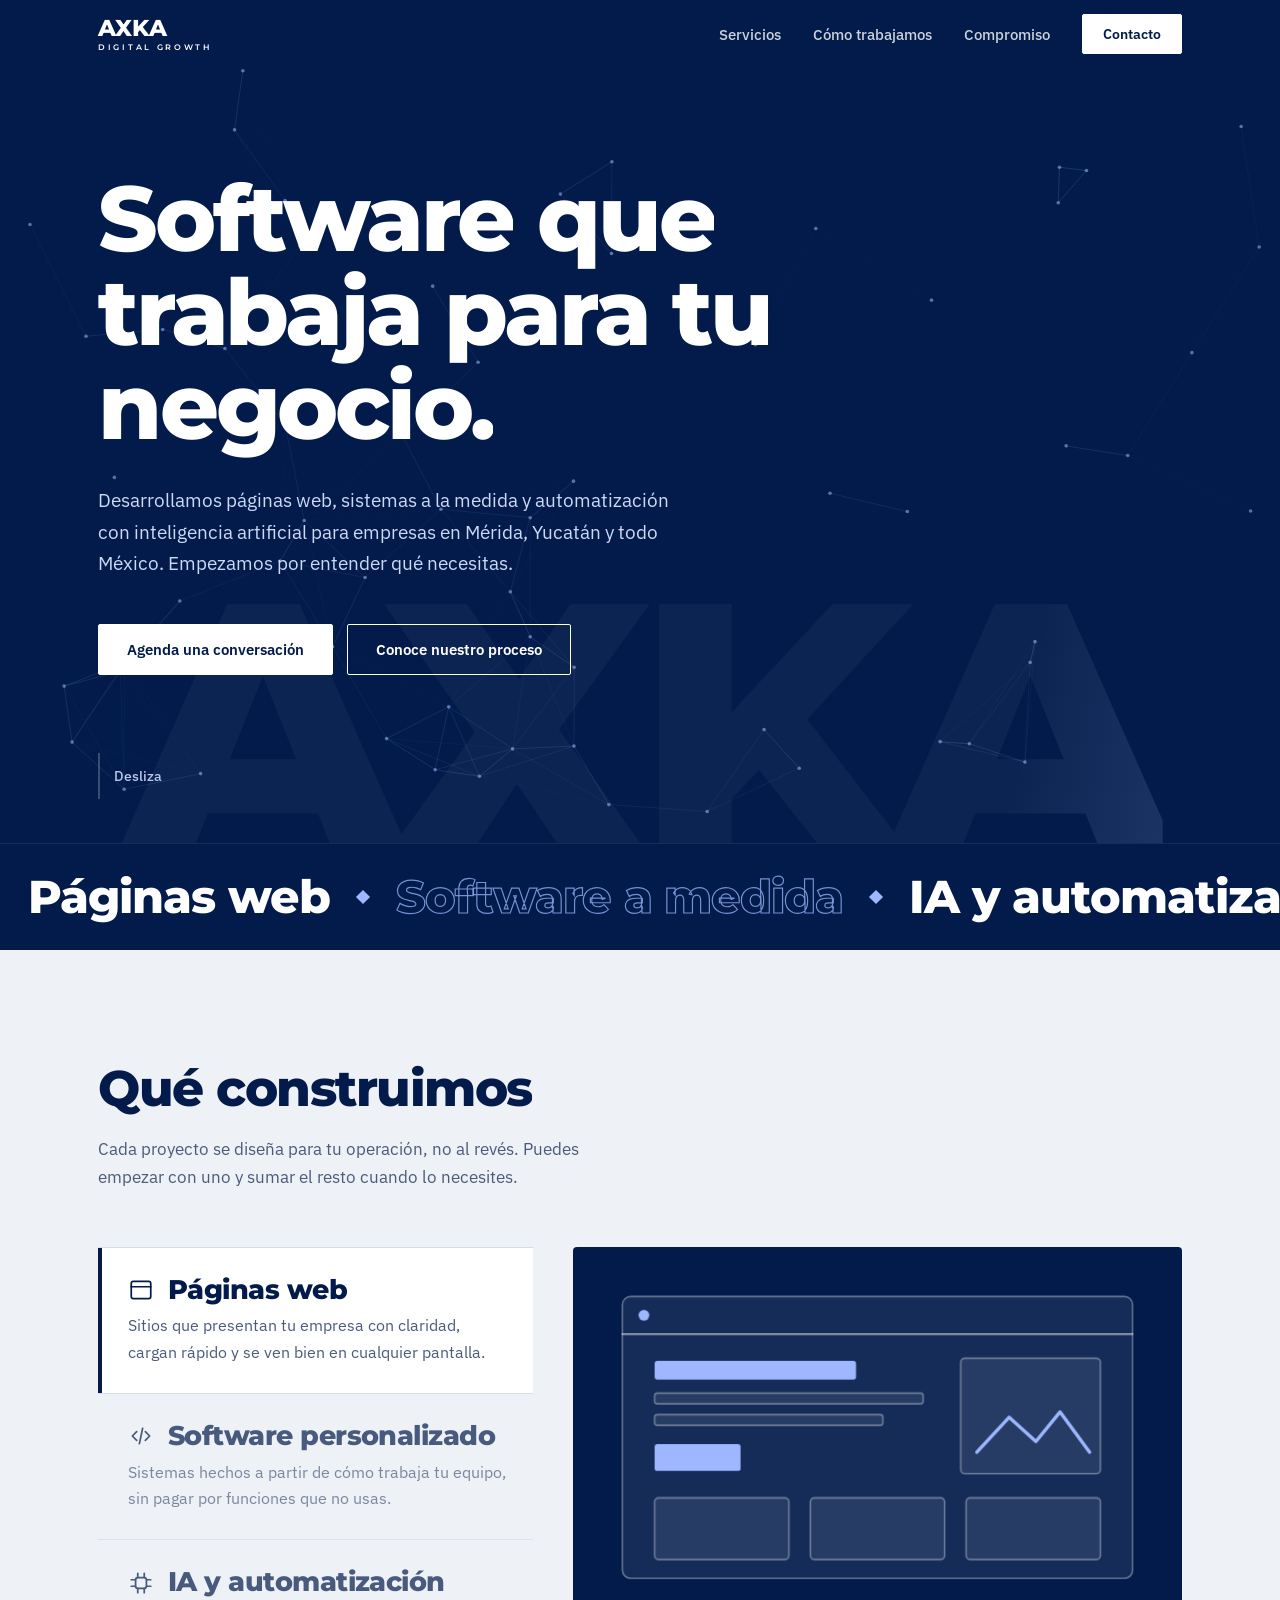
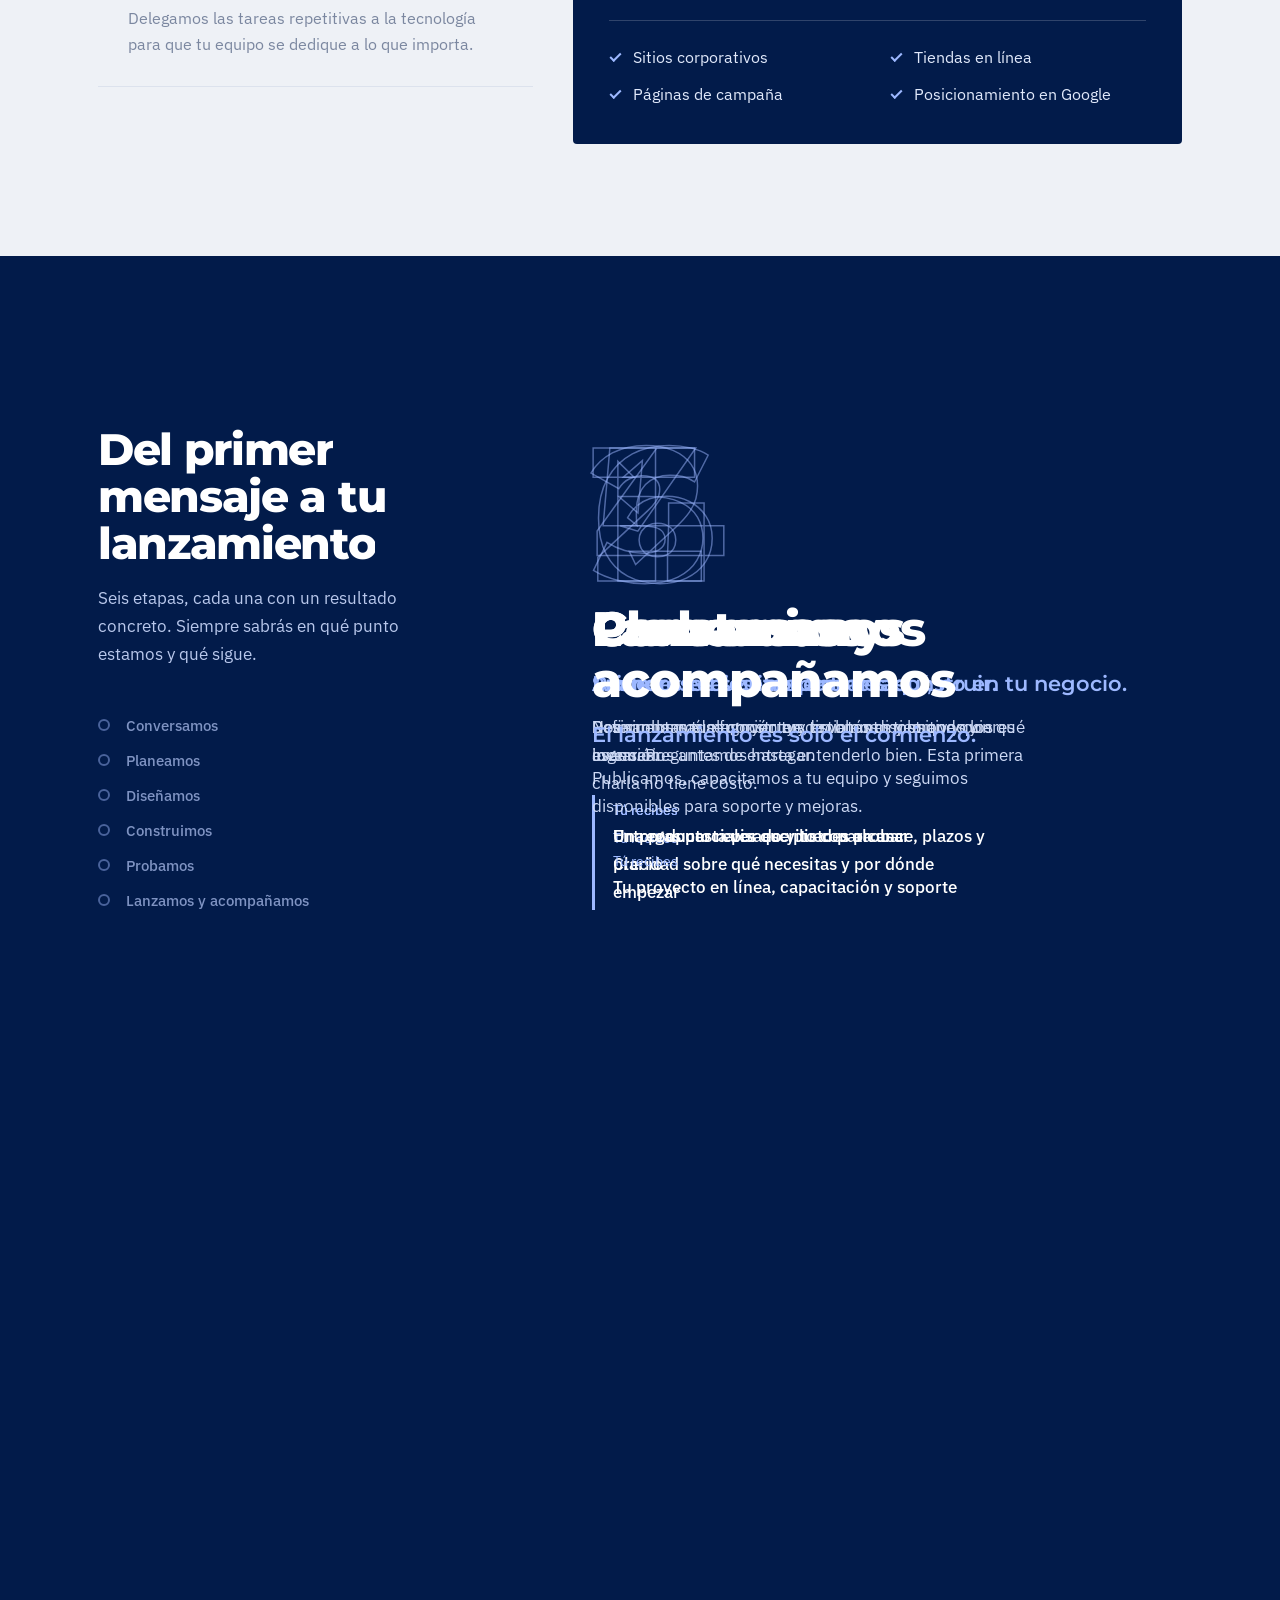
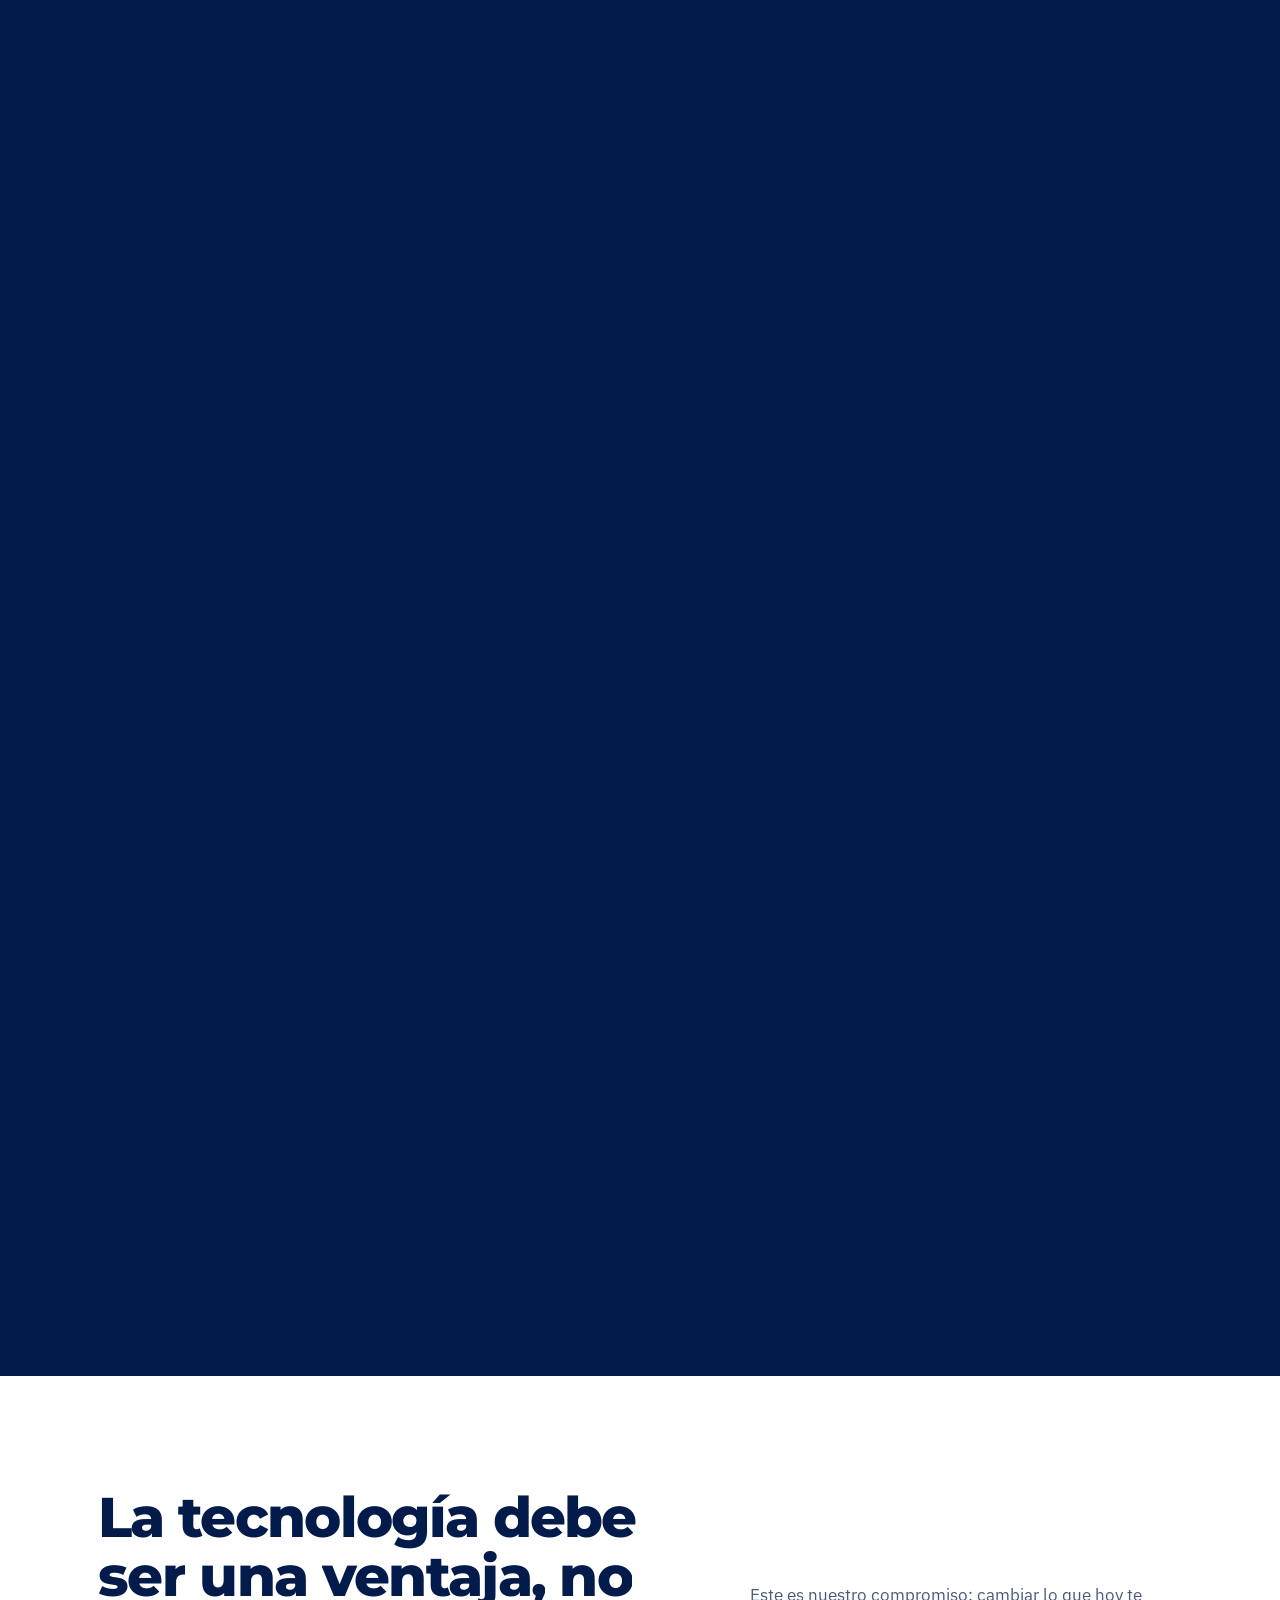
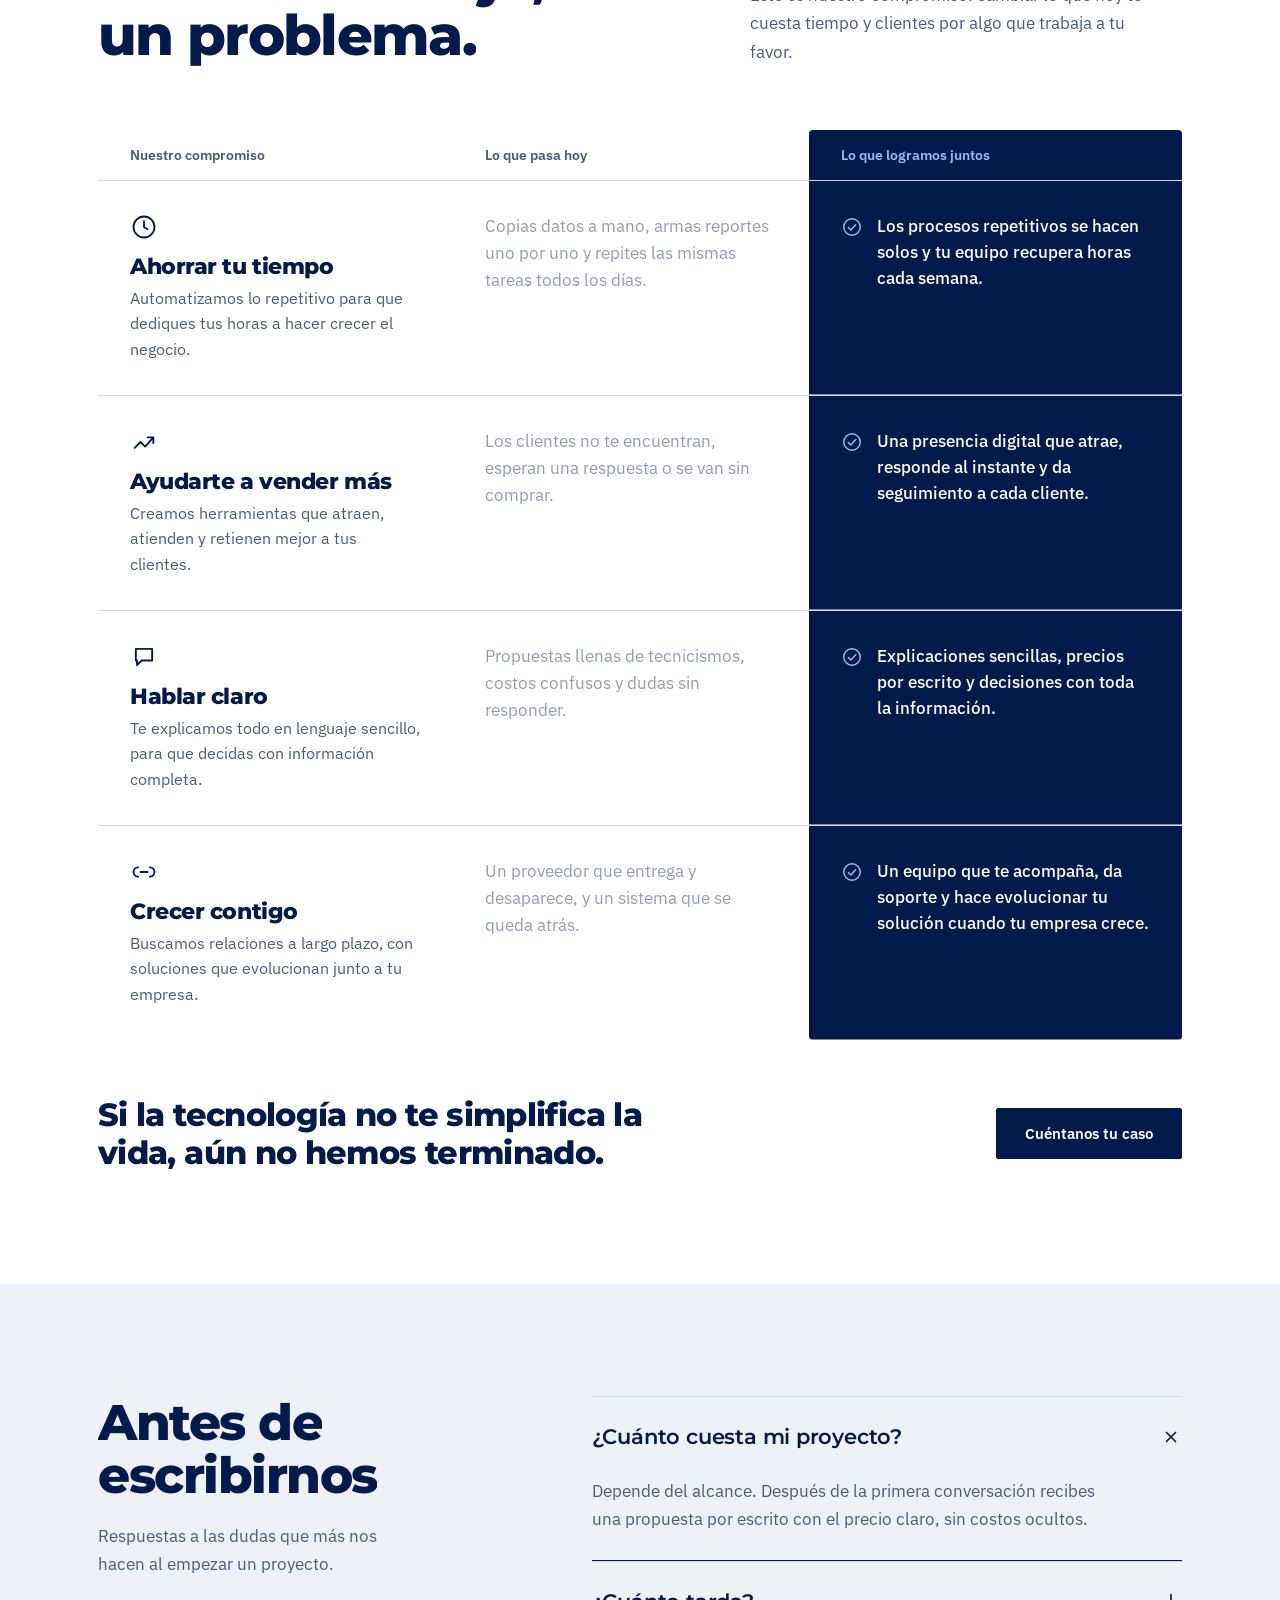
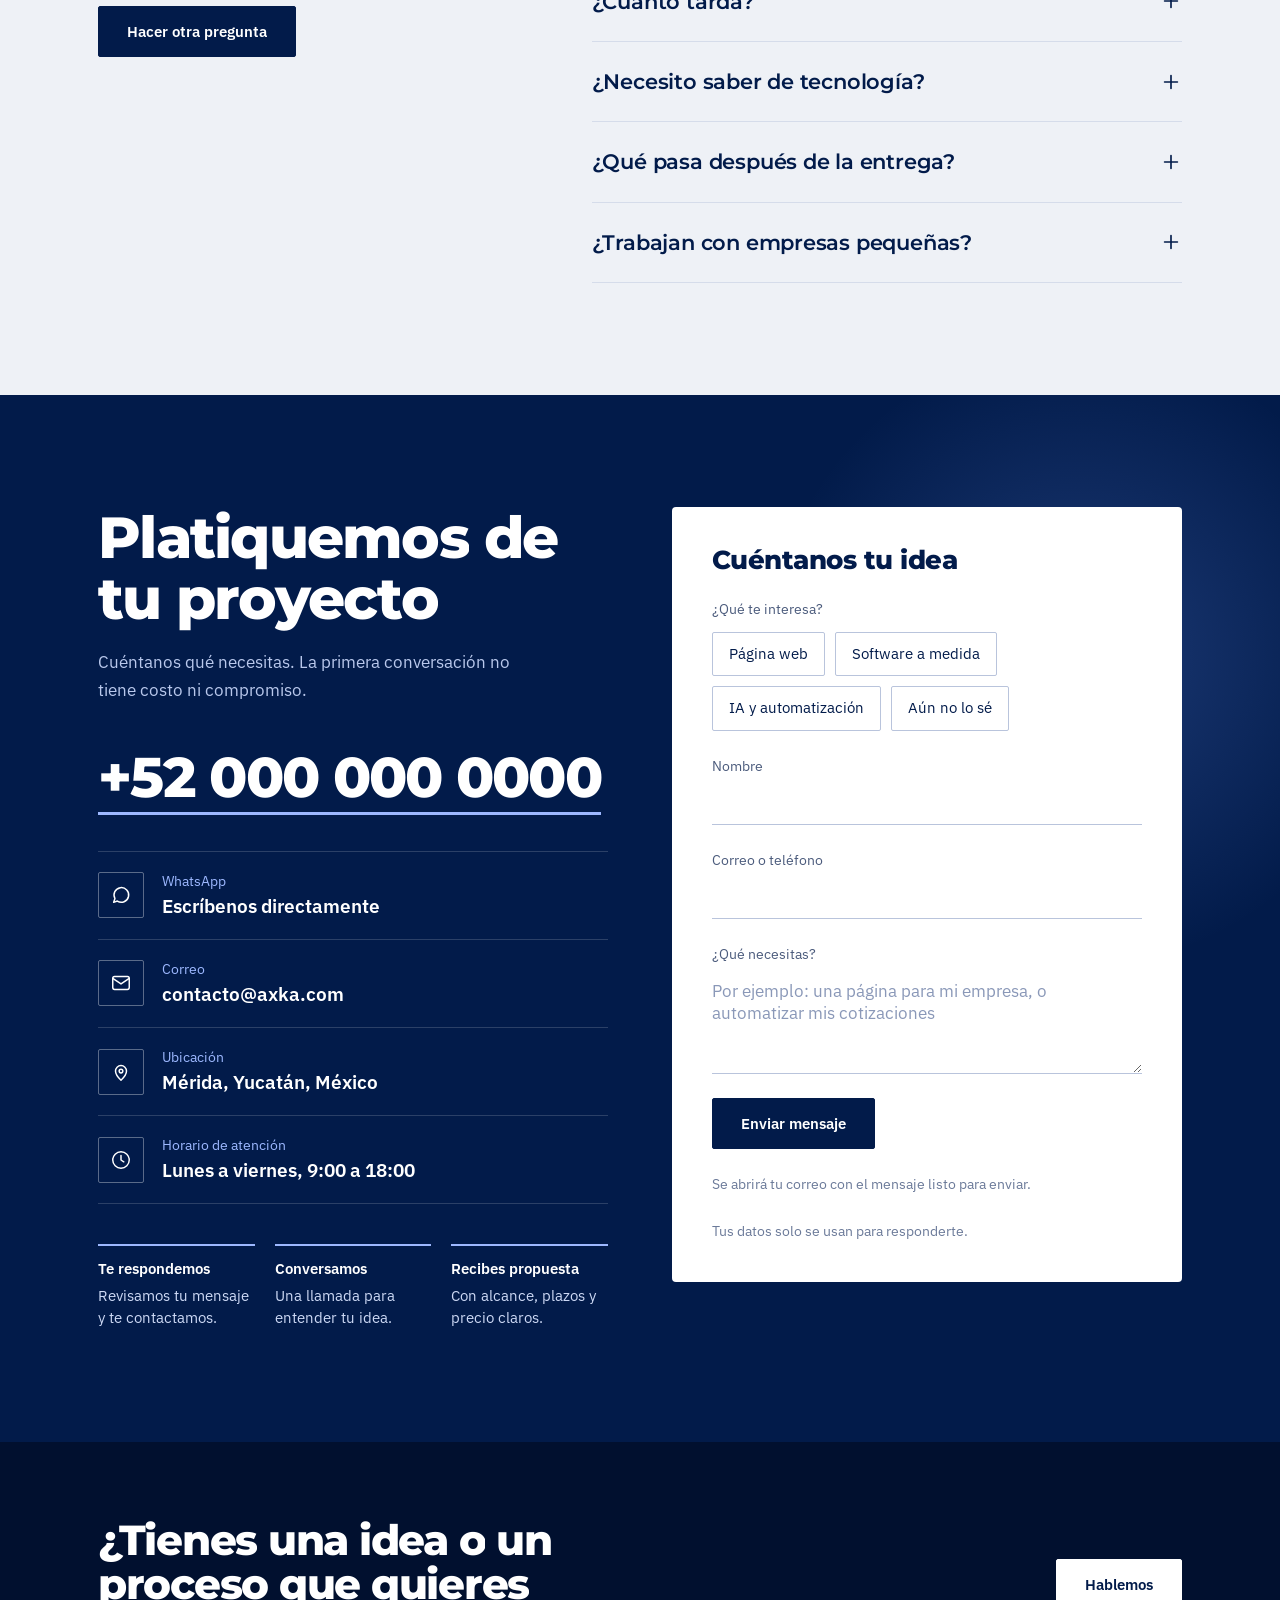
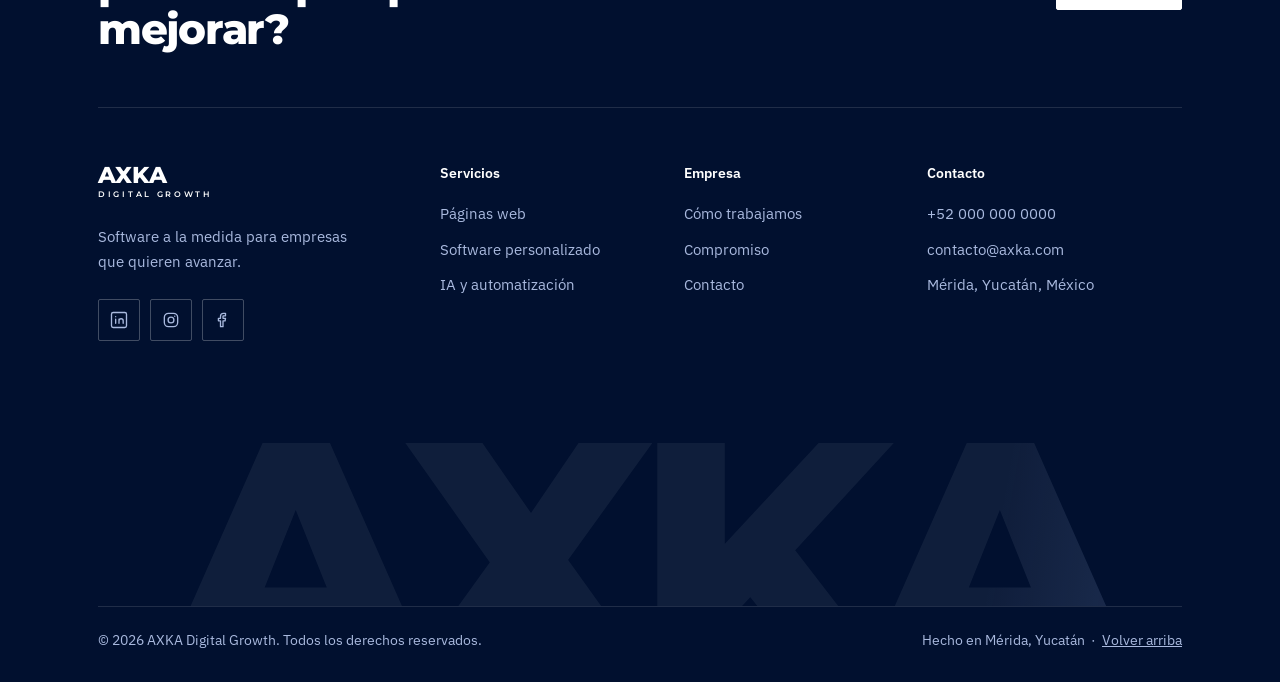
==== commit 336ac85d: "Add versioning for assets and configure server settings" ====
--- a/index.html
+++ b/index.html
@@ -51,7 +51,7 @@
   <meta property="og:url" content="https://axka.com/">
   <meta property="og:title" content="Páginas web, software a medida e IA en Mérida | AXKA">
   <meta property="og:description" content="Desarrollamos páginas web, software a medida y automatización con IA para empresas. Primera asesoría sin costo.">
-  <meta property="og:image" content="https://axka.com/assets/img/og-image.png">
+  <meta property="og:image" content="https://axka.com/assets/img/og-image.png?v=b1d4995cb0">
   <meta property="og:image:width" content="1200">
   <meta property="og:image:height" content="630">
   <meta property="og:image:alt" content="AXKA Digital Growth — Software que trabaja para tu negocio">
@@ -61,14 +61,14 @@
   <meta name="twitter:card" content="summary_large_image">
   <meta name="twitter:title" content="Páginas web, software a medida e IA en Mérida | AXKA">
   <meta name="twitter:description" content="Desarrollamos páginas web, software a medida y automatización con IA para empresas. Primera asesoría sin costo.">
-  <meta name="twitter:image" content="https://axka.com/assets/img/og-image.png">
+  <meta name="twitter:image" content="https://axka.com/assets/img/og-image.png?v=b1d4995cb0">
   <meta name="twitter:image:alt" content="AXKA Digital Growth — Software que trabaja para tu negocio">
 
   <!-- Íconos y manifiesto -->
-  <link rel="icon" href="assets/img/favicon.svg" type="image/svg+xml">
-  <link rel="icon" href="assets/img/favicon-32.png" sizes="32x32" type="image/png">
-  <link rel="apple-touch-icon" href="assets/img/apple-touch-icon.png">
-  <link rel="manifest" href="site.webmanifest">
+  <link rel="icon" href="assets/img/favicon.svg?v=cab63dcf3c" type="image/svg+xml">
+  <link rel="icon" href="assets/img/favicon-32.png?v=a15dc4d0d6" sizes="32x32" type="image/png">
+  <link rel="apple-touch-icon" href="assets/img/apple-touch-icon.png?v=081d976668">
+  <link rel="manifest" href="site.webmanifest?v=98c1b4bb6c">
 
   <!-- Datos estructurados (Google entiende quién eres, dónde estás y qué ofreces) -->
   <script type="application/ld+json">
@@ -197,30 +197,30 @@
   <link href="https://fonts.googleapis.com/css2?family=IBM+Plex+Sans:wght@400;500;600&family=Montserrat:wght@500;600;800&display=swap" rel="stylesheet">
 
   <!-- Estilos -->
-  <link rel="stylesheet" href="assets/css/base.css">
-  <link rel="stylesheet" href="assets/css/layout.css">
-  <link rel="stylesheet" href="assets/css/sections/hero.css">
-  <link rel="stylesheet" href="assets/css/sections/services.css">
-  <link rel="stylesheet" href="assets/css/sections/process.css">
-  <link rel="stylesheet" href="assets/css/sections/commitment.css">
-  <link rel="stylesheet" href="assets/css/sections/faq.css">
-  <link rel="stylesheet" href="assets/css/sections/contact.css">
-  <link rel="stylesheet" href="assets/css/reveal.css">
-  <link rel="stylesheet" href="assets/css/effects.css">
-  <link rel="stylesheet" href="assets/css/loader.css">
+  <link rel="stylesheet" href="assets/css/base.css?v=692f9243cc">
+  <link rel="stylesheet" href="assets/css/layout.css?v=1badab1851">
+  <link rel="stylesheet" href="assets/css/sections/hero.css?v=21cbad4cbf">
+  <link rel="stylesheet" href="assets/css/sections/services.css?v=fca47c8163">
+  <link rel="stylesheet" href="assets/css/sections/process.css?v=ee16d57207">
+  <link rel="stylesheet" href="assets/css/sections/commitment.css?v=0f2ba0a0fd">
+  <link rel="stylesheet" href="assets/css/sections/faq.css?v=af6aa8c3d8">
+  <link rel="stylesheet" href="assets/css/sections/contact.css?v=930410f550">
+  <link rel="stylesheet" href="assets/css/reveal.css?v=8c40509946">
+  <link rel="stylesheet" href="assets/css/effects.css?v=fc4eb2ba27">
+  <link rel="stylesheet" href="assets/css/loader.css?v=0b6a37ee02">
 
   <!-- Scripts (defer: se ejecutan cuando el HTML ya está listo) -->
-  <script src="assets/js/loader.js" defer></script>
-  <script src="assets/js/header.js" defer></script>
-  <script src="assets/js/split-headings.js" defer></script>
-  <script src="assets/js/pointer-effects.js" defer></script>
-  <script src="assets/js/hero-network.js" defer></script>
-  <script src="assets/js/services-tabs.js" defer></script>
-  <script src="assets/js/process-scroll.js" defer></script>
-  <script src="assets/js/commitment.js" defer></script>
-  <script src="assets/js/faq.js" defer></script>
-  <script src="assets/js/reveal.js" defer></script>
-  <script src="assets/js/contact-form.js" defer></script>
+  <script src="assets/js/loader.js?v=986673f684" defer></script>
+  <script src="assets/js/header.js?v=e543eb40fb" defer></script>
+  <script src="assets/js/split-headings.js?v=e1d419c188" defer></script>
+  <script src="assets/js/pointer-effects.js?v=e471057597" defer></script>
+  <script src="assets/js/hero-network.js?v=33a54d91c0" defer></script>
+  <script src="assets/js/services-tabs.js?v=113175c04f" defer></script>
+  <script src="assets/js/process-scroll.js?v=aa9f9fc448" defer></script>
+  <script src="assets/js/commitment.js?v=675a2c0e43" defer></script>
+  <script src="assets/js/faq.js?v=87c28d1f53" defer></script>
+  <script src="assets/js/reveal.js?v=1ac928ef0f" defer></script>
+  <script src="assets/js/contact-form.js?v=4c31f4b0b1" defer></script>
 </head>
 <body>
 
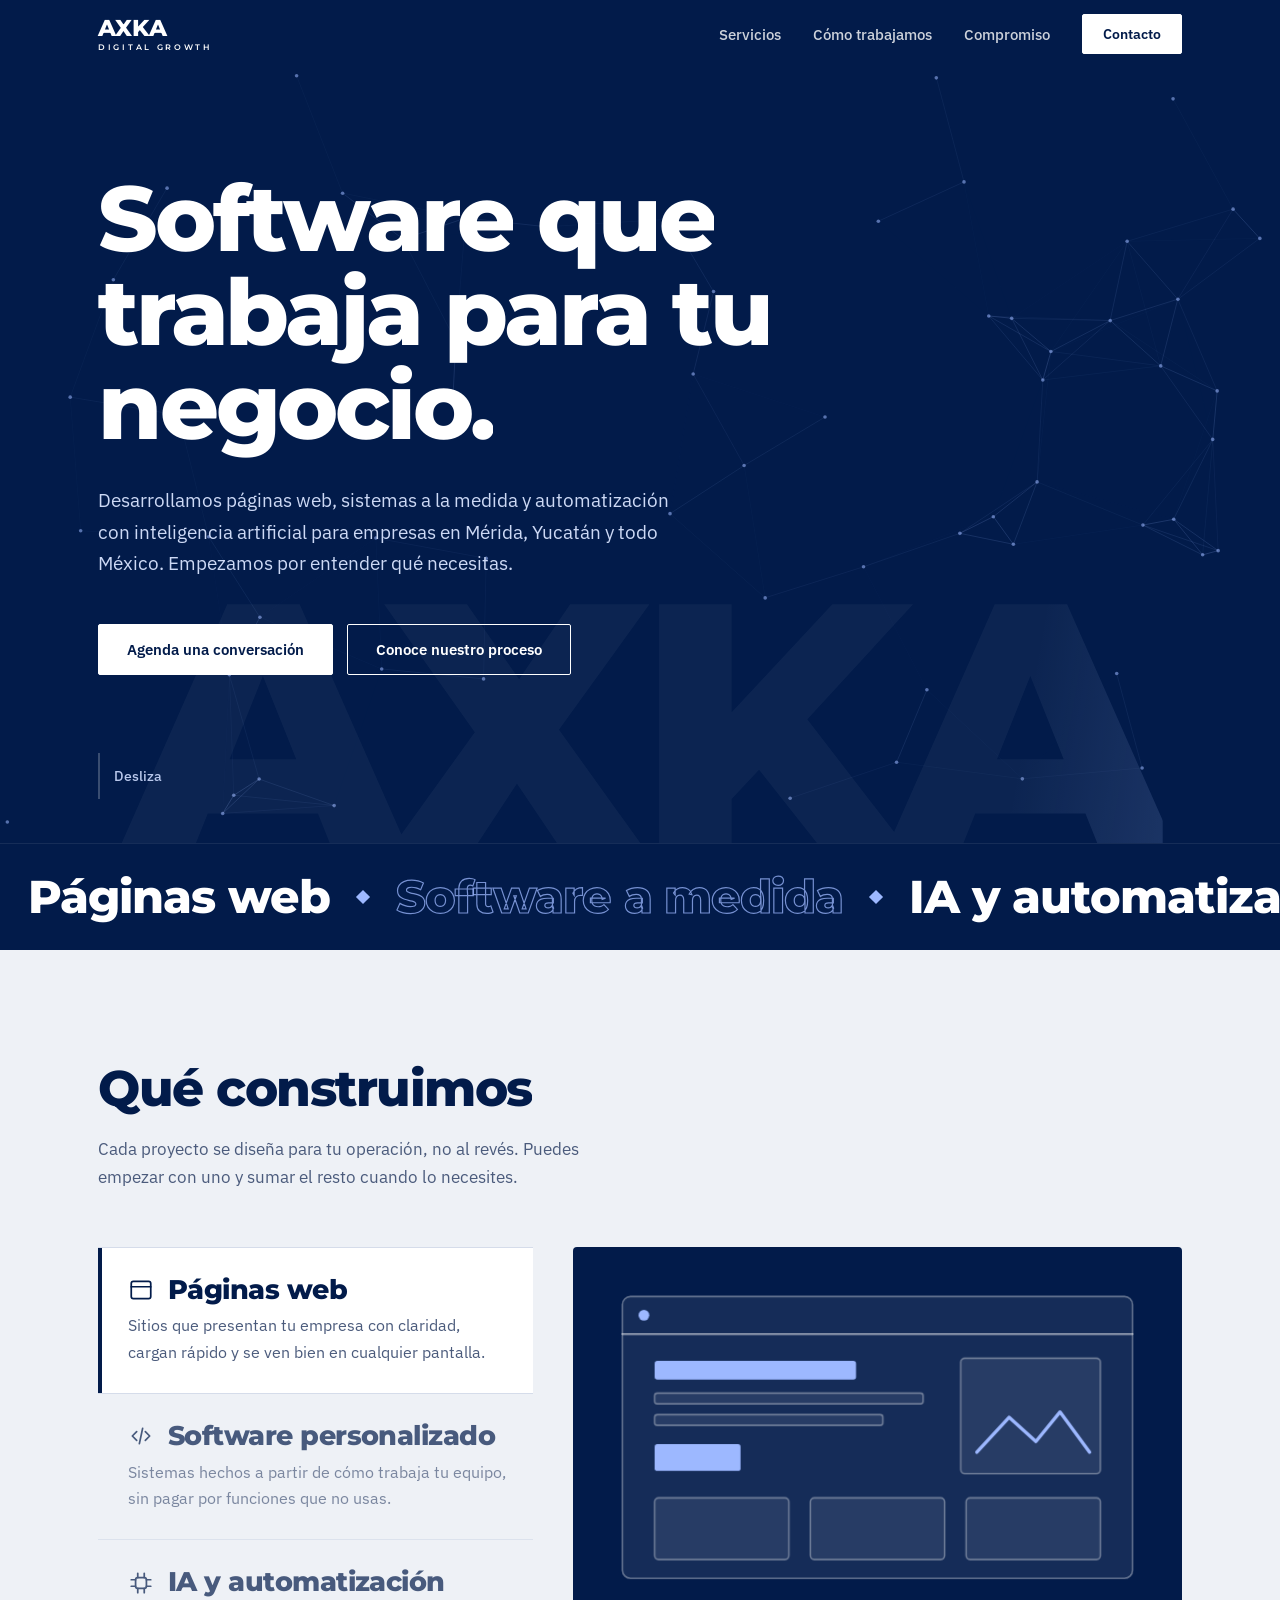
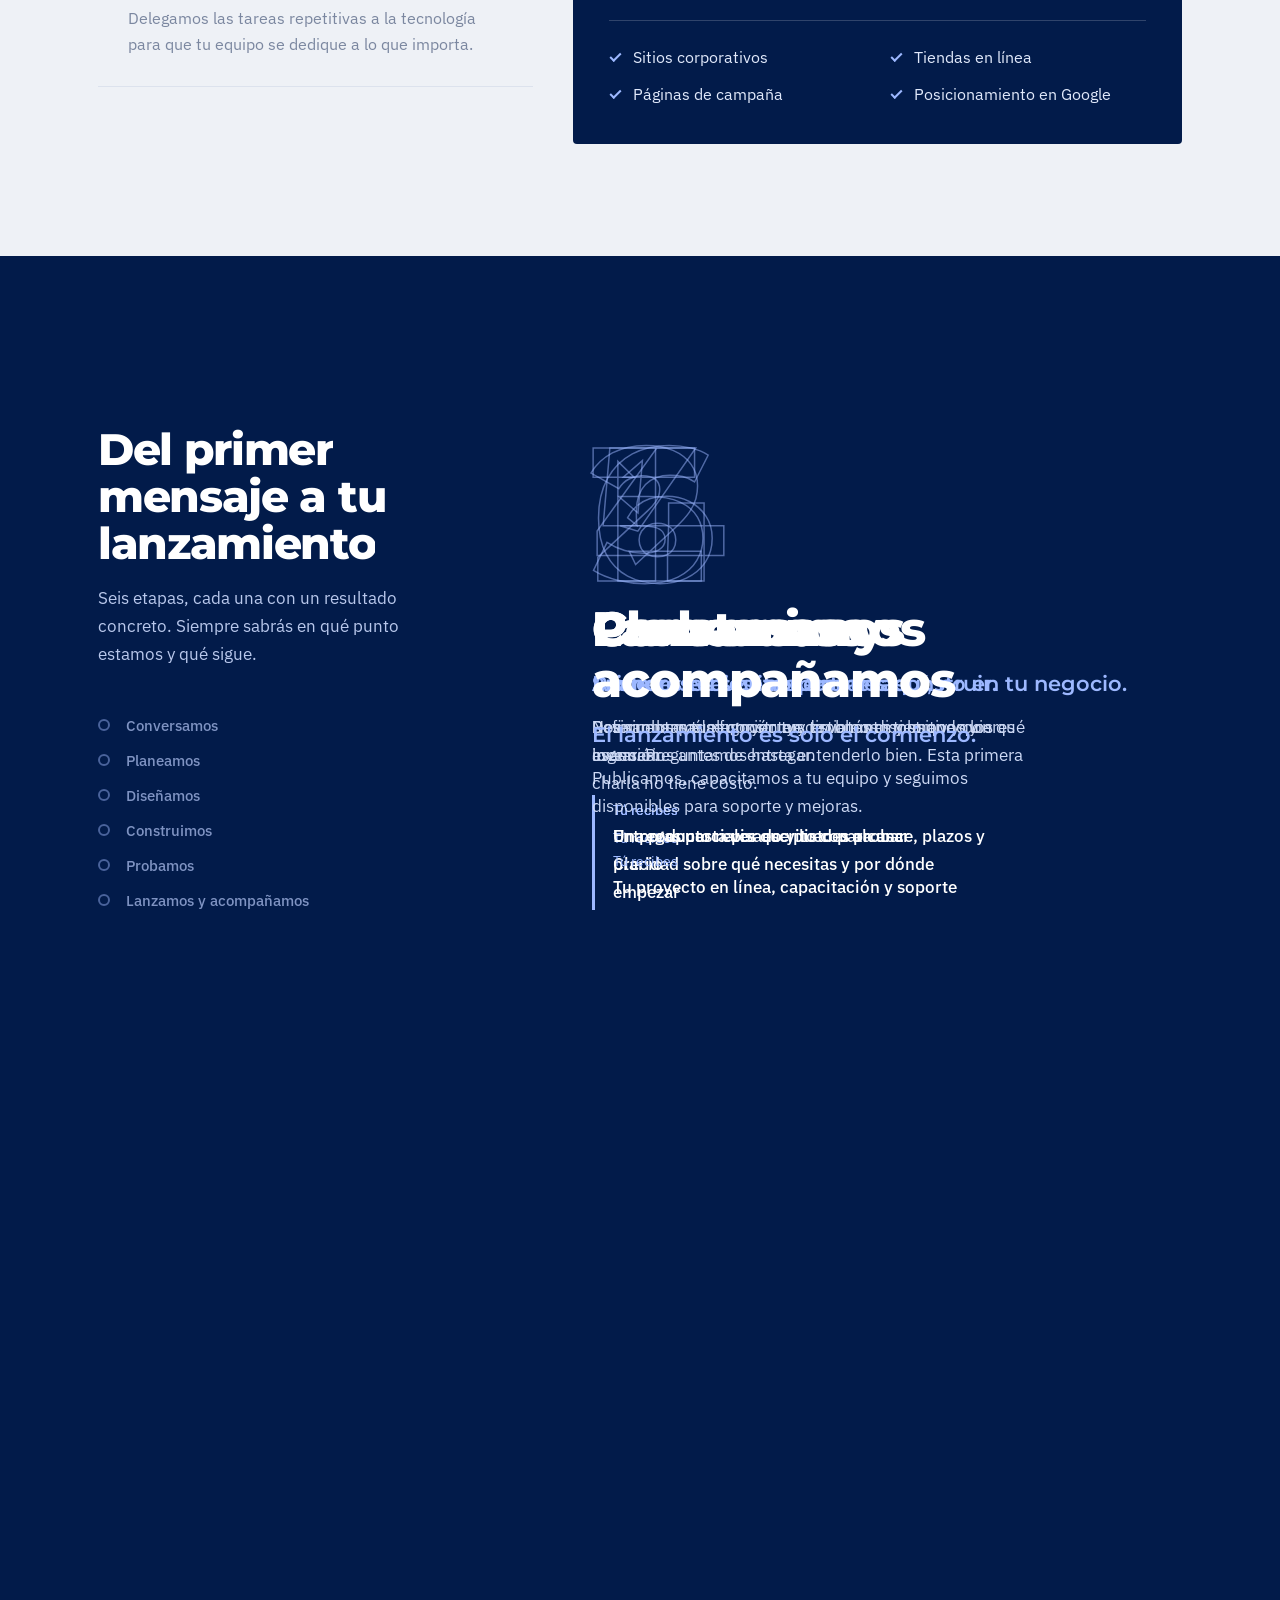
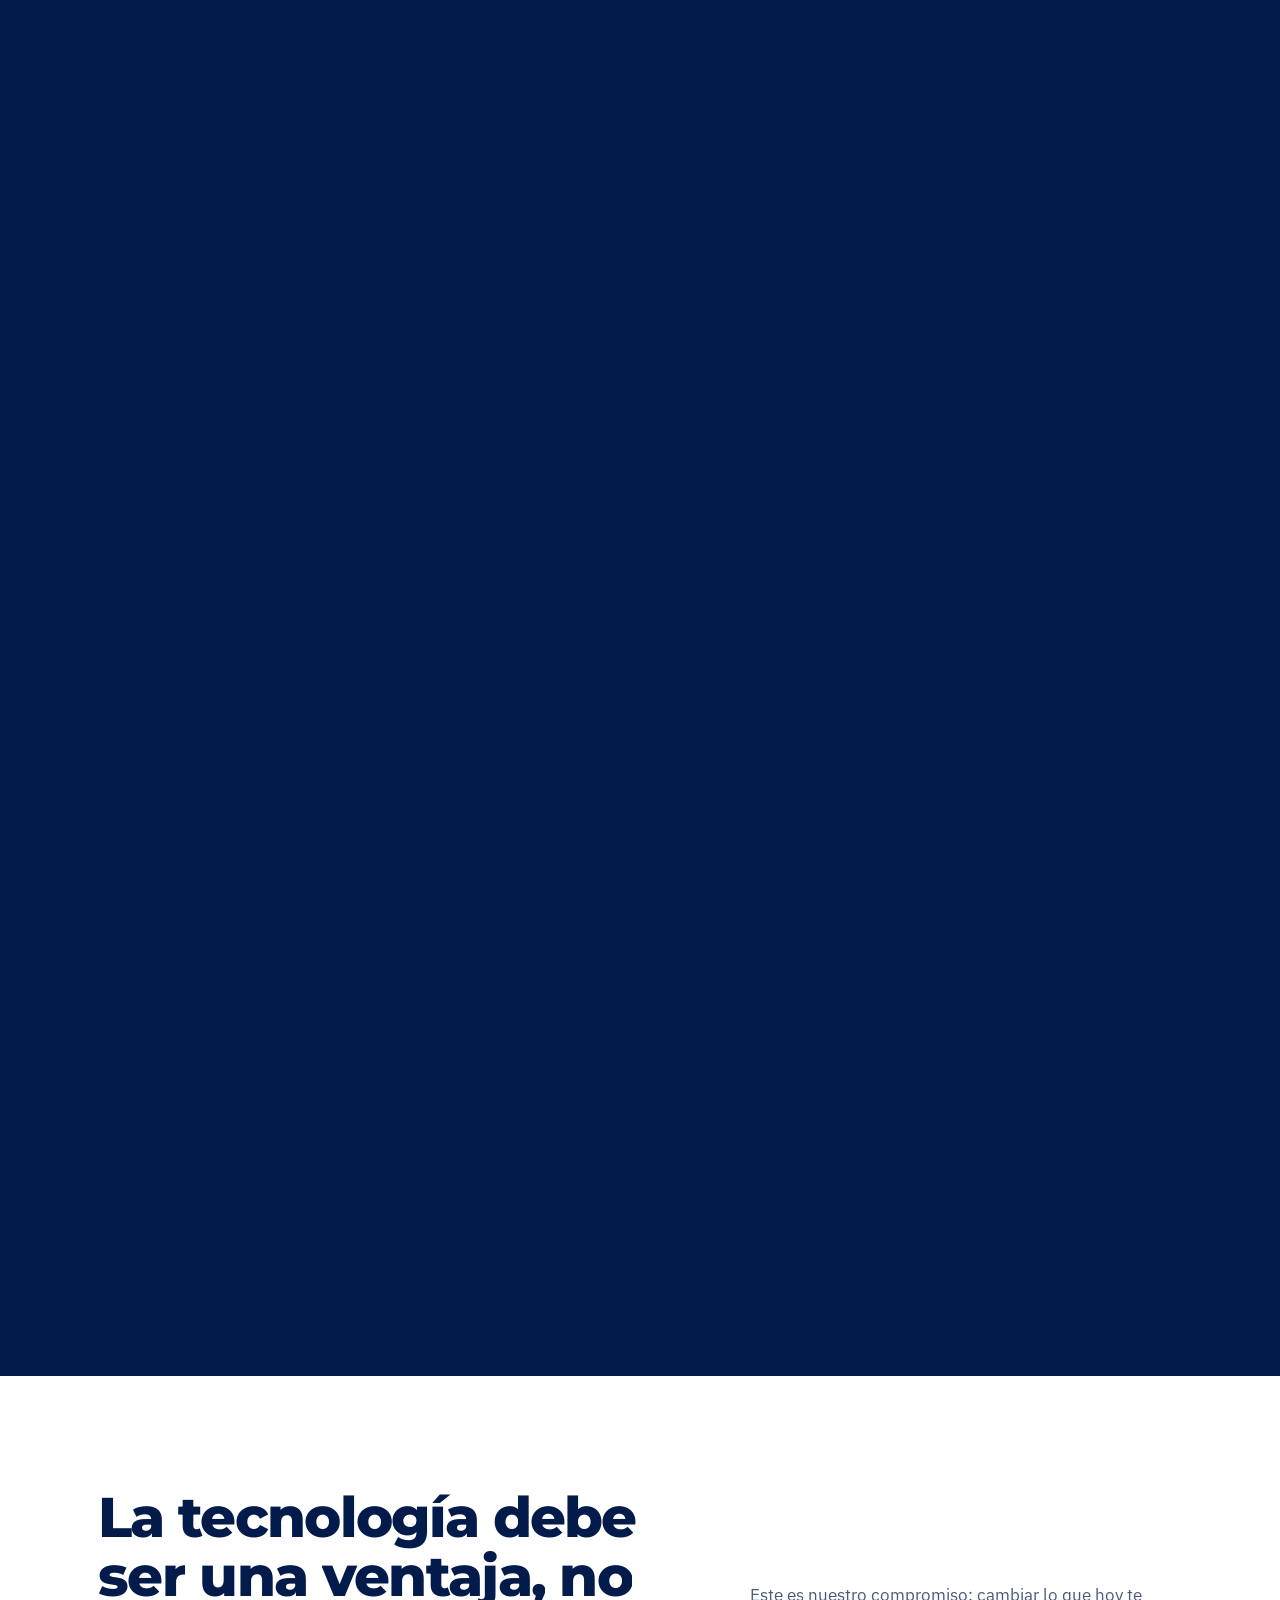
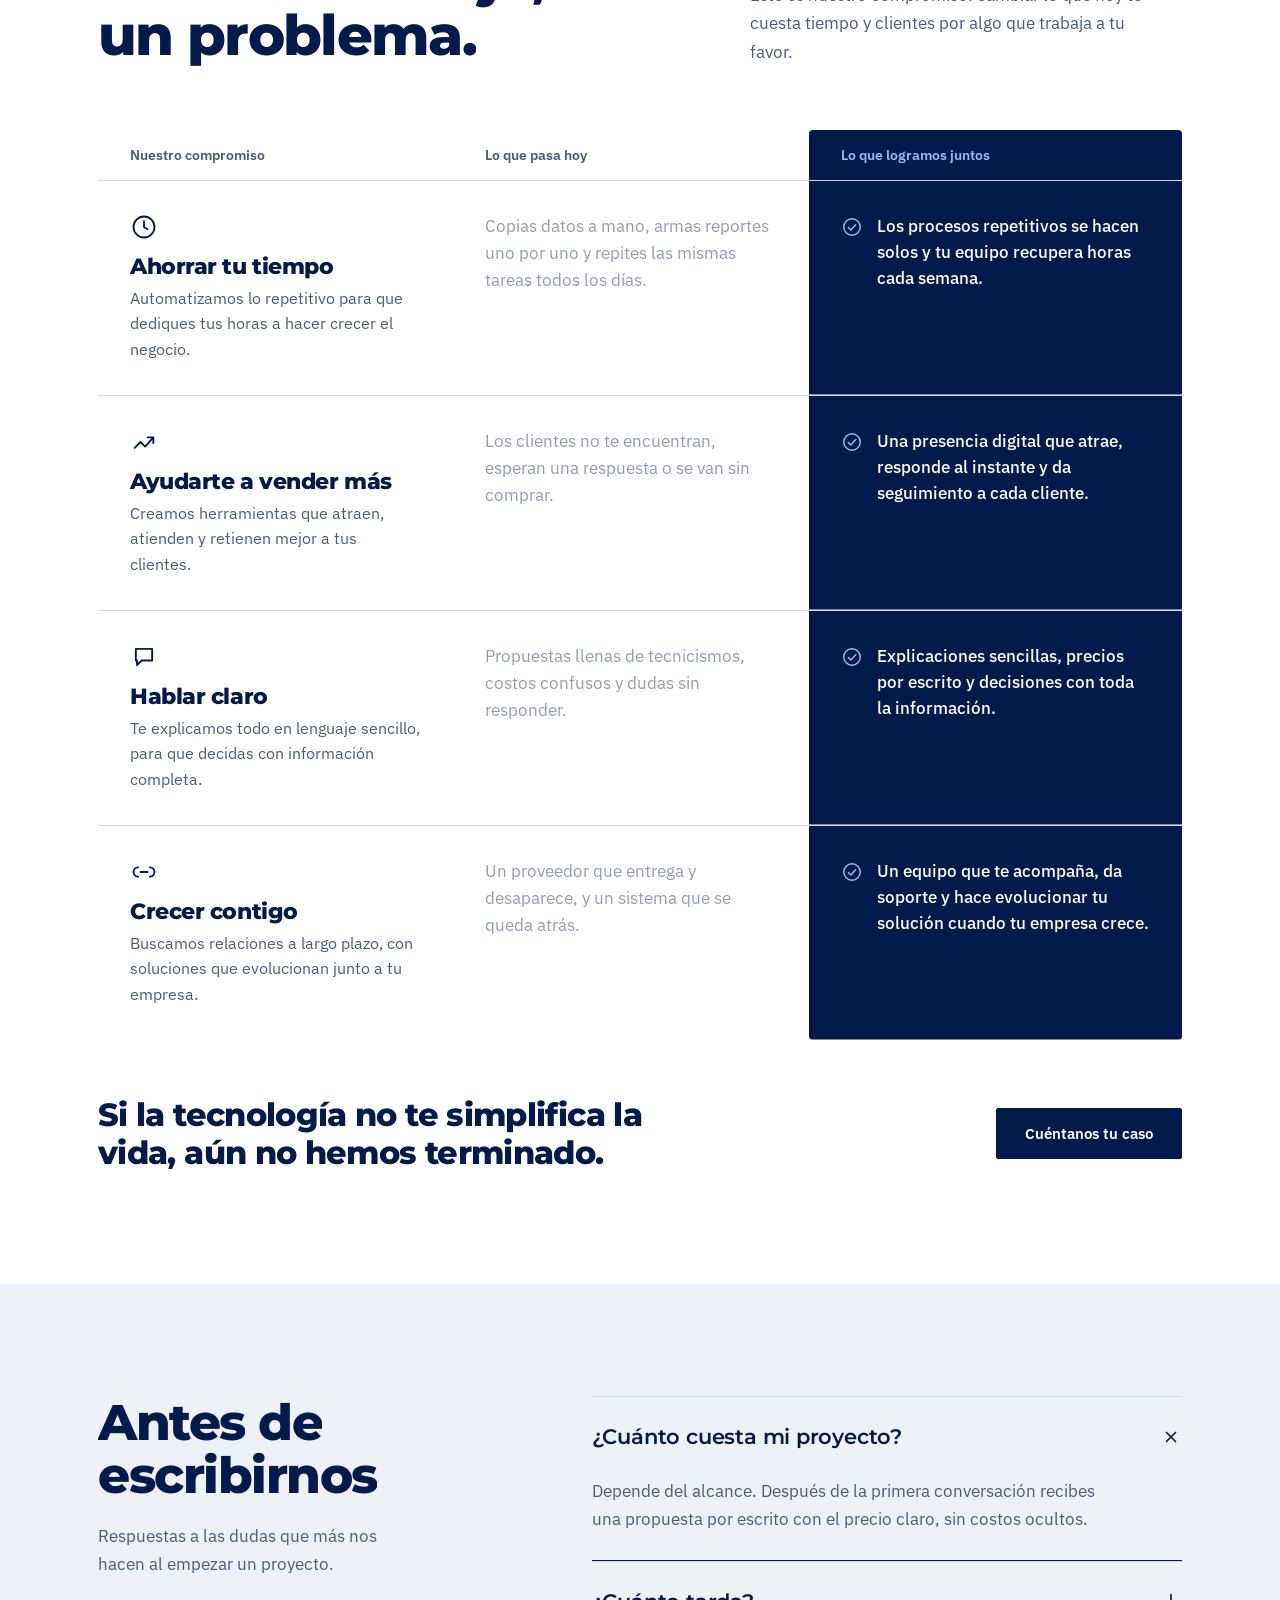
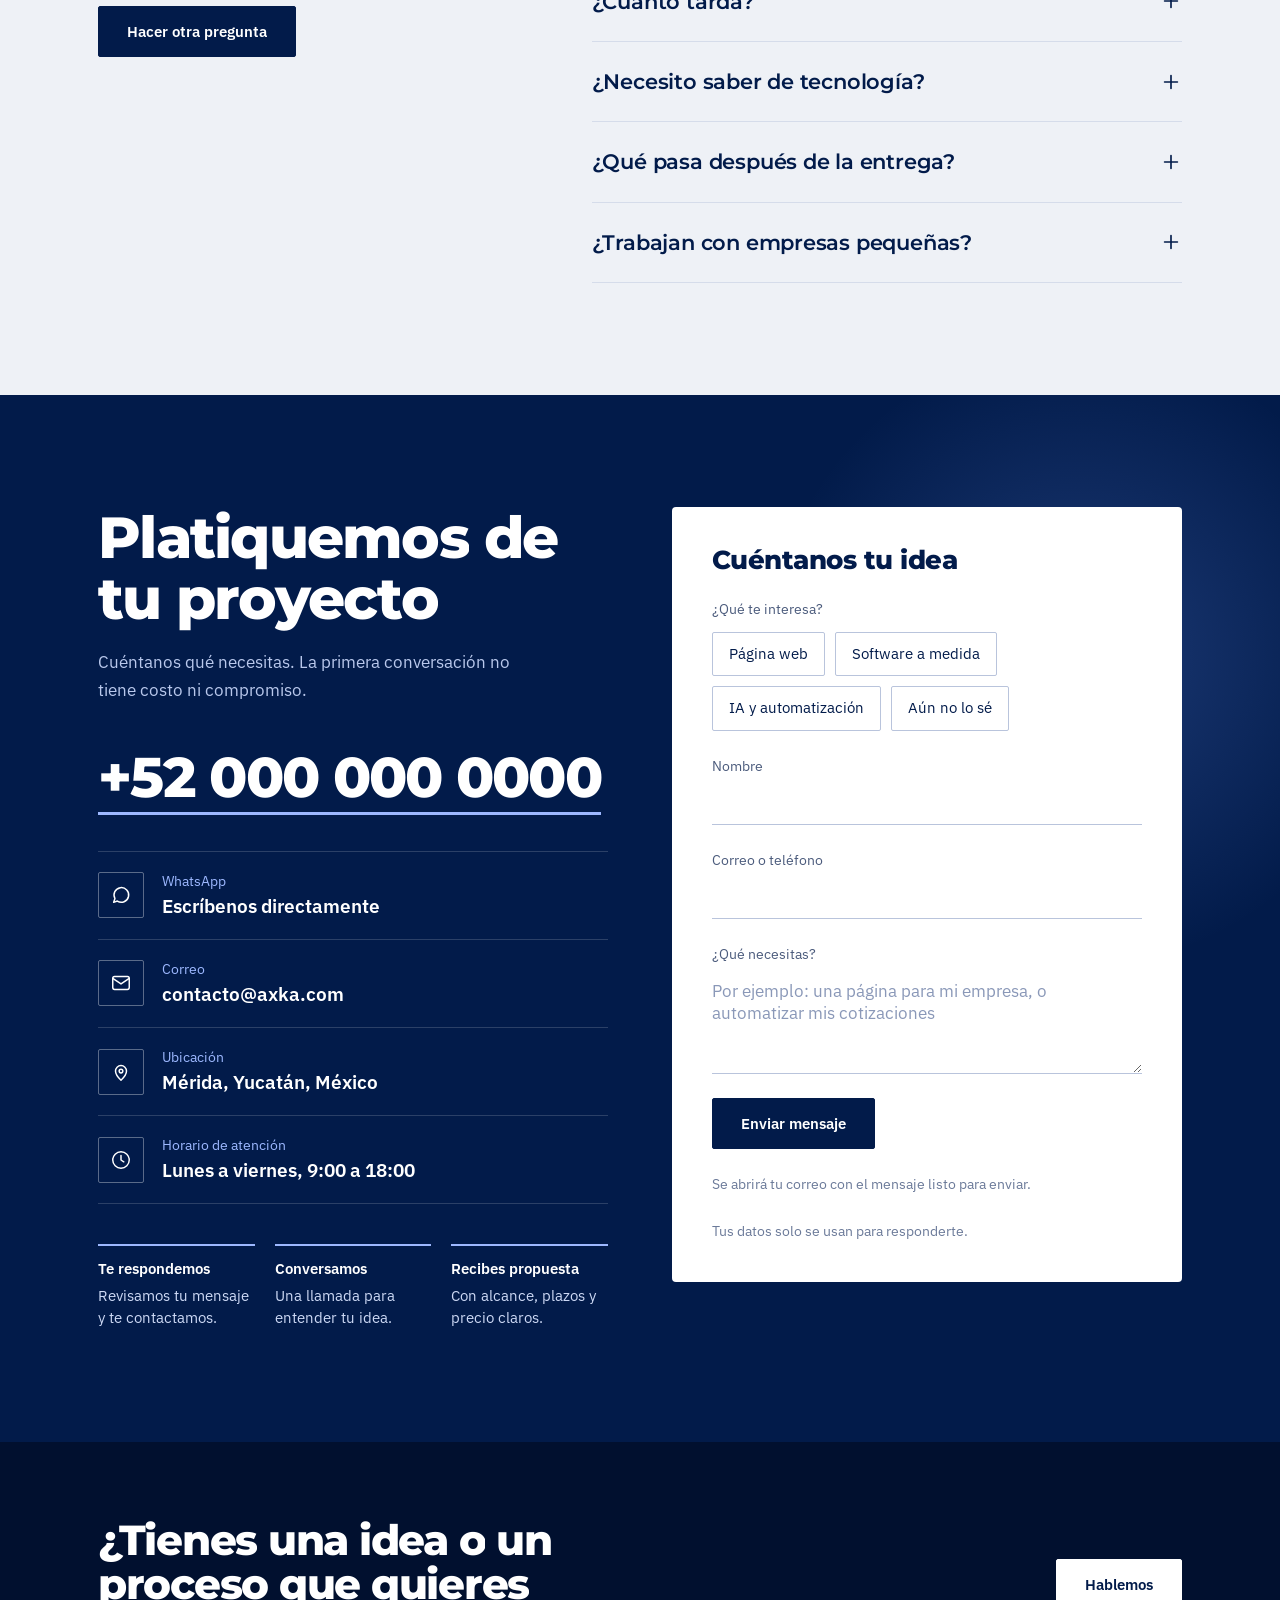
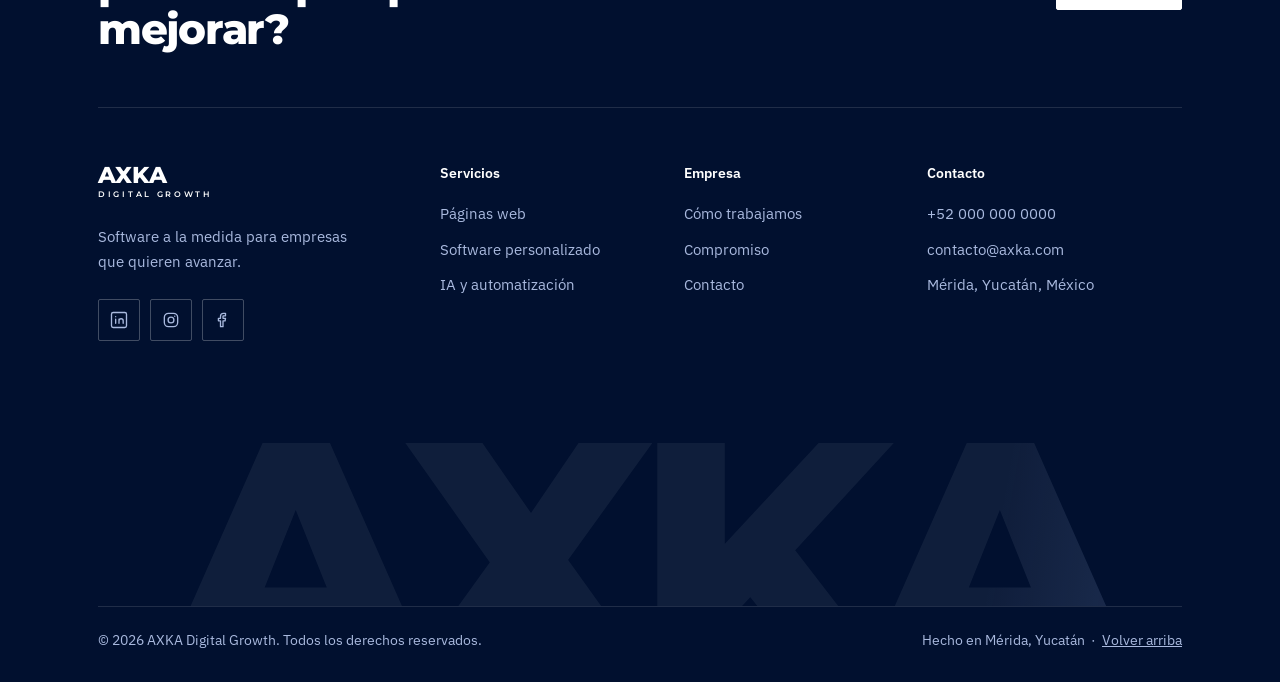
==== commit b6783400: "Update SEO references and sitemap URLs to reflect new domain" ====
--- a/index.html
+++ b/index.html
@@ -5,16 +5,16 @@
   <meta name="viewport" content="width=device-width, initial-scale=1, viewport-fit=cover">
 
   <!-- ================= SEO =================
-       Dominio: https://axka.com  (si cambia, reemplázalo en este archivo,
+       Dominio: https://axkadg.com  (si cambia, reemplázalo en este archivo,
        robots.txt, sitemap.xml y site.webmanifest) -->
   <title>Páginas web, software a medida e IA en Mérida | AXKA</title>
   <meta name="description" content="Agencia de desarrollo en Mérida, Yucatán: páginas web, software a medida y automatización con inteligencia artificial para empresas. Primera asesoría sin costo.">
-  <link rel="canonical" href="https://axka.com/">
+  <link rel="canonical" href="https://axkadg.com/">
   <meta name="robots" content="index, follow, max-image-preview:large, max-snippet:-1, max-video-preview:-1">
   <meta name="author" content="AXKA Digital Growth">
   <meta name="theme-color" content="#021b4a">
-  <link rel="alternate" hreflang="es-MX" href="https://axka.com/">
-  <link rel="alternate" hreflang="x-default" href="https://axka.com/">
+  <link rel="alternate" hreflang="es-MX" href="https://axkadg.com/">
+  <link rel="alternate" hreflang="x-default" href="https://axkadg.com/">
 
   <!-- SEO local -->
   <meta name="geo.region" content="MX-YUC">
@@ -48,10 +48,10 @@
   <!-- Open Graph (vista previa en WhatsApp, Facebook, LinkedIn…) -->
   <meta property="og:type" content="website">
   <meta property="og:site_name" content="AXKA Digital Growth">
-  <meta property="og:url" content="https://axka.com/">
+  <meta property="og:url" content="https://axkadg.com/">
   <meta property="og:title" content="Páginas web, software a medida e IA en Mérida | AXKA">
   <meta property="og:description" content="Desarrollamos páginas web, software a medida y automatización con IA para empresas. Primera asesoría sin costo.">
-  <meta property="og:image" content="https://axka.com/assets/img/og-image.png?v=b1d4995cb0">
+  <meta property="og:image" content="https://axkadg.com/assets/img/og-image.png?v=b1d4995cb0">
   <meta property="og:image:width" content="1200">
   <meta property="og:image:height" content="630">
   <meta property="og:image:alt" content="AXKA Digital Growth — Software que trabaja para tu negocio">
@@ -61,7 +61,7 @@
   <meta name="twitter:card" content="summary_large_image">
   <meta name="twitter:title" content="Páginas web, software a medida e IA en Mérida | AXKA">
   <meta name="twitter:description" content="Desarrollamos páginas web, software a medida y automatización con IA para empresas. Primera asesoría sin costo.">
-  <meta name="twitter:image" content="https://axka.com/assets/img/og-image.png?v=b1d4995cb0">
+  <meta name="twitter:image" content="https://axkadg.com/assets/img/og-image.png?v=b1d4995cb0">
   <meta name="twitter:image:alt" content="AXKA Digital Growth — Software que trabaja para tu negocio">
 
   <!-- Íconos y manifiesto -->
@@ -77,11 +77,11 @@
     "@graph": [
       {
         "@type": ["ProfessionalService", "LocalBusiness"],
-        "@id": "https://axka.com/#negocio",
+        "@id": "https://axkadg.com/#negocio",
         "name": "AXKA Digital Growth",
-        "url": "https://axka.com/",
-        "logo": "https://axka.com/assets/img/icon-512.png",
-        "image": "https://axka.com/assets/img/og-image.png",
+        "url": "https://axkadg.com/",
+        "logo": "https://axkadg.com/assets/img/icon-512.png",
+        "image": "https://axkadg.com/assets/img/og-image.png",
         "description": "Agencia de desarrollo en Mérida, Yucatán: páginas web, software a medida y automatización con inteligencia artificial para empresas.",
         "email": "contacto@axka.com",
         "priceRange": "$$",
@@ -141,24 +141,24 @@
       },
       {
         "@type": "WebSite",
-        "@id": "https://axka.com/#sitio",
-        "url": "https://axka.com/",
+        "@id": "https://axkadg.com/#sitio",
+        "url": "https://axkadg.com/",
         "name": "AXKA Digital Growth",
         "inLanguage": "es-MX",
-        "publisher": { "@id": "https://axka.com/#negocio" }
+        "publisher": { "@id": "https://axkadg.com/#negocio" }
       },
       {
         "@type": "WebPage",
-        "@id": "https://axka.com/#pagina",
-        "url": "https://axka.com/",
+        "@id": "https://axkadg.com/#pagina",
+        "url": "https://axkadg.com/",
         "name": "Páginas web, software a medida e IA en Mérida | AXKA",
-        "isPartOf": { "@id": "https://axka.com/#sitio" },
-        "about": { "@id": "https://axka.com/#negocio" },
+        "isPartOf": { "@id": "https://axkadg.com/#sitio" },
+        "about": { "@id": "https://axkadg.com/#negocio" },
         "inLanguage": "es-MX"
       },
       {
         "@type": "FAQPage",
-        "@id": "https://axka.com/#faq",
+        "@id": "https://axkadg.com/#faq",
         "mainEntity": [
           {
             "@type": "Question",
